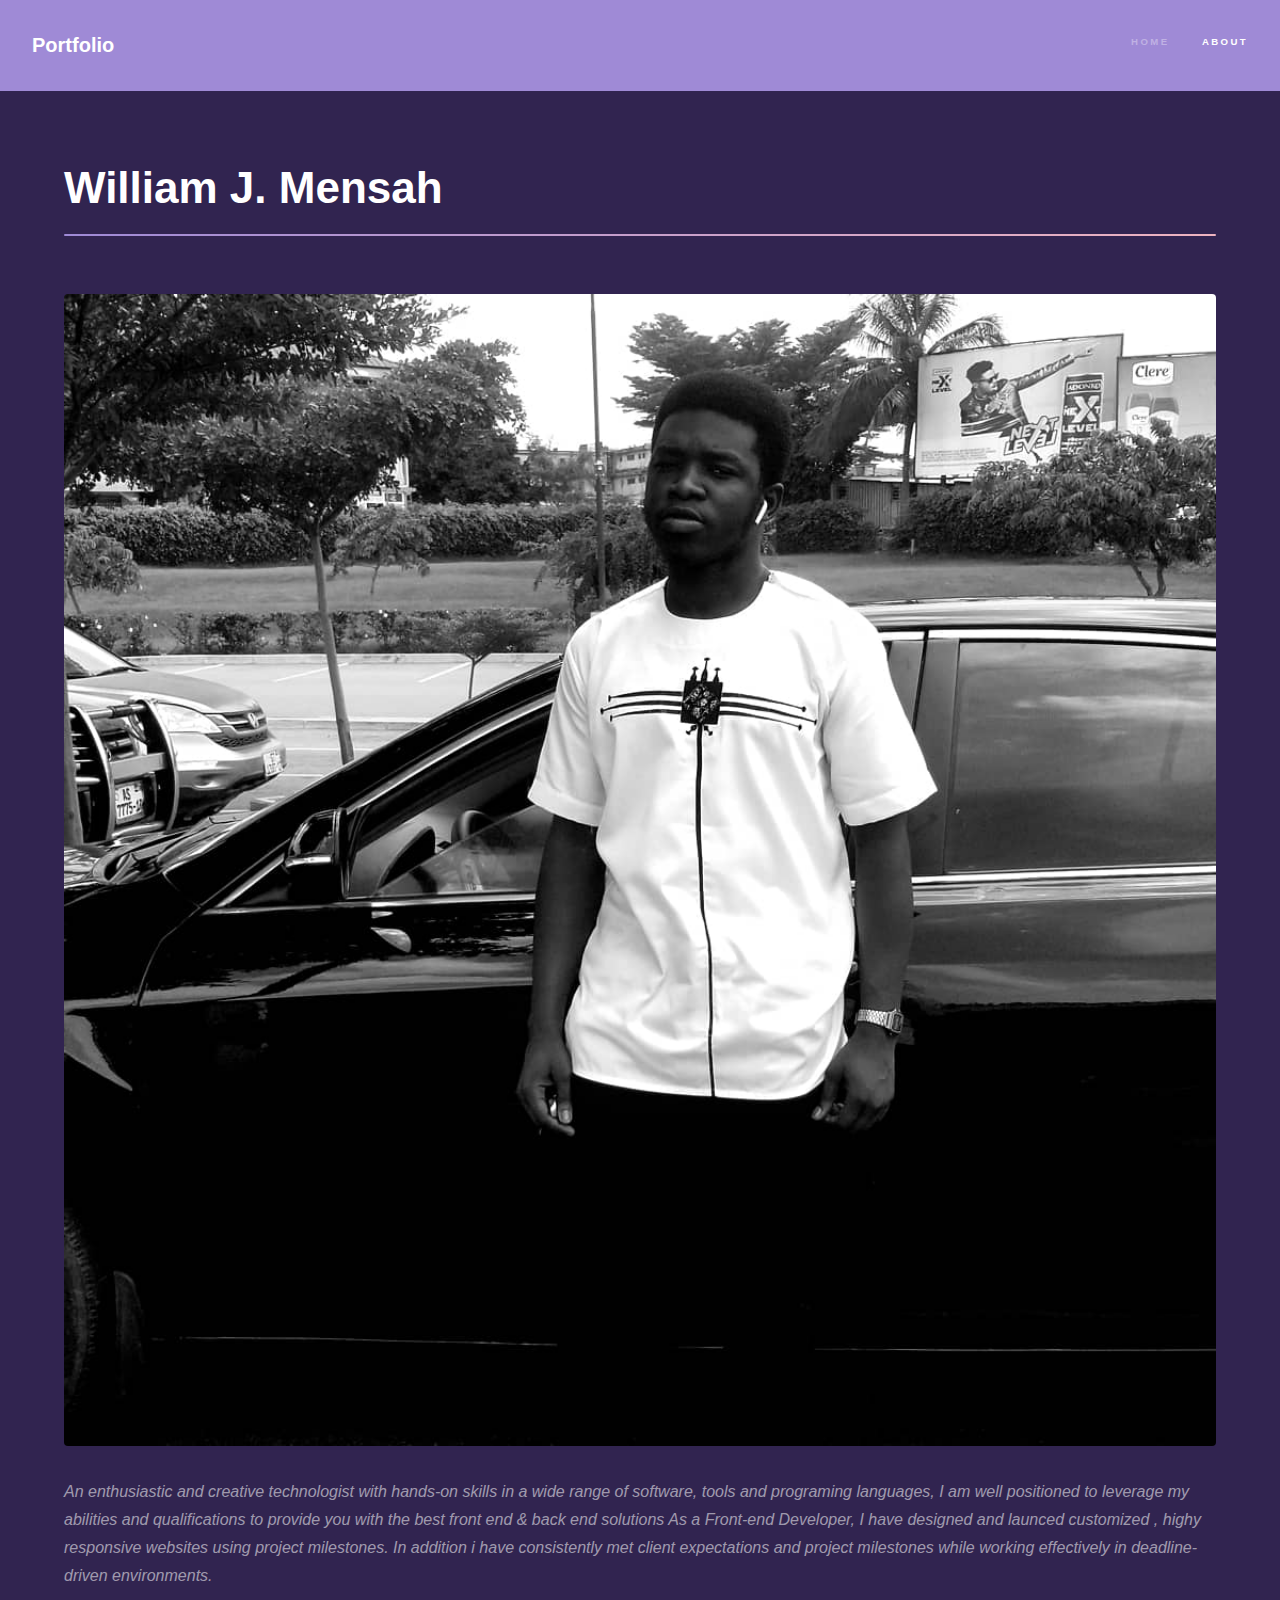
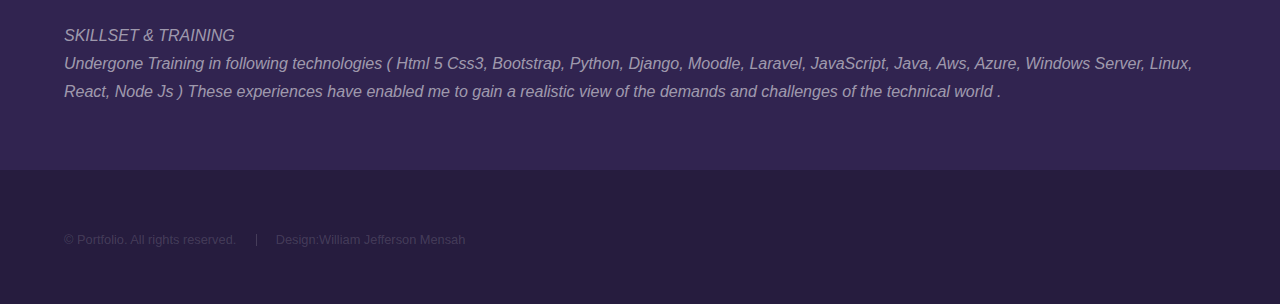
==== generic.html @ bc4ac2b5 "Update generic.html" ====
<!--
 
 <!DOCTYPE HTML>
	Hyperspace by HTML5 UP
	html5up.net | @ajlkn
	Free for personal and commercial use under the CCA 3.0 license (html5up.net/license)
-->
<html>
	<head>
		<title>About</title>
		<meta charset="utf-8" />
		<meta name="viewport" content="width=device-width, initial-scale=1, user-scalable=no" />
		<link rel="stylesheet" href="assets/css/main.css" />
		<noscript><link rel="stylesheet" href="assets/css/noscript.css" /></noscript>
	</head>
	<body class="is-preload">

		<!-- Header -->
			<header id="header">
				<a href="index.html" class="title">Portfolio </a>
				<nav>
					<ul>
						<li><a href="index.html">Home</a></li>
						<li><a href="generic.html" class="active">About</a></li>
					 <!----	<li><a href="elements.html">Services</a></li> -->
					</ul>
				</nav>
			</header>

		<!-- Wrapper -->
			<div id="wrapper">

				<!-- Main -->
					<section id="main" class="wrapper">
						<div class="inner">
							<h1 class="major"> William J. Mensah </h1>
							<span class="image fit"><img src="images/Picture01.jpeg" alt="" /></span>
							<i><p>An enthusiastic and creative technologist with hands-on skills in a wide range of software, tools and programing languages, I am well positioned to leverage my abilities and qualifications to provide you with the best front end & back end solutions

As a Front-end Developer, I have designed and launced customized , highy responsive websites using project milestones. In addition i have consistently met client expectations and project milestones while working effectively in deadline-driven environments.
</p>
							<p>                                  SKILLSET & TRAINING
								<br>
								Undergone Training in following  technologies ( Html 5 Css3, Bootstrap, Python, Django, Moodle, Laravel,
																					JavaScript, Java, Aws, Azure, Windows Server, Linux, React, Node Js )
								
								
								These experiences have enabled me to gain a realistic view of the demands 
								and challenges of the technical world
								.</p> </i>
						</div>
					</section>

			</div>

		<!-- Footer -->
			<footer id="footer" class="wrapper alt">
				<div class="inner">
					<ul class="menu">
						<li>&copy; Portfolio. All rights reserved.</li><li>Design:William Jefferson Mensah</li> <!--- <a href="http://html5up.net">HTML5 UP</a> --> </li>
					</ul>
				</div>
			</footer>

		<!-- Scripts -->
			<script src="assets/js/jquery.min.js"></script>
			<script src="assets/js/jquery.scrollex.min.js"></script>
			<script src="assets/js/jquery.scrolly.min.js"></script>
			<script src="assets/js/browser.min.js"></script>
			<script src="assets/js/breakpoints.min.js"></script>
			<script src="assets/js/util.js"></script>
			<script src="assets/js/main.js"></script>

	</body>
</html>
---- assets/css/main.css ----
@import url(fontawesome-all.min.css);

/*
	Hyperspace by HTML5 UP
	html5up.net | @ajlkn
	Free for personal and commercial use under the CCA 3.0 license (html5up.net/license)
*/

html, body, div, span, applet, object,
iframe, h1, h2, h3, h4, h5, h6, p, blockquote,
pre, a, abbr, acronym, address, big, cite,
code, del, dfn, em, img, ins, kbd, q, s, samp,
small, strike, strong, sub, sup, tt, var, b,
u, i, center, dl, dt, dd, ol, ul, li, fieldset,
form, label, legend, table, caption, tbody,
tfoot, thead, tr, th, td, article, aside,
canvas, details, embed, figure, figcaption,
footer, header, hgroup, menu, nav, output, ruby,
section, summary, time, mark, audio, video {
	margin: 0;
	padding: 0;
	border: 0;
	font-size: 100%;
	font: inherit;
	vertical-align: baseline;}

article, aside, details, figcaption, figure,
footer, header, hgroup, menu, nav, section {
	display: block;}

body {
	line-height: 1;
}

ol, ul {
	list-style: none;
}

blockquote, q {
	quotes: none;
}

	blockquote:before, blockquote:after, q:before, q:after {
		content: '';
		content: none;
	}

table {
	border-collapse: collapse;
	border-spacing: 0;
}

body {
	-webkit-text-size-adjust: none;
}

mark {
	background-color: transparent;
	color: inherit;
}

input::-moz-focus-inner {
	border: 0;
	padding: 0;
}

input, select, textarea {
	-moz-appearance: none;
	-webkit-appearance: none;
	-ms-appearance: none;
	appearance: none;
}

/* Basic */

	@-ms-viewport {
		width: device-width;
	}

	body {
		-ms-overflow-style: scrollbar;
	}

	@media screen and (max-width: 480px) {

		html, body {
			min-width: 320px;
		}

	}

	html {
		box-sizing: border-box;
	}

	*, *:before, *:after {
		box-sizing: inherit;
	}

	body {
		background: #312450;
	}

		body.is-preload *, body.is-preload *:before, body.is-preload *:after {
			-moz-animation: none !important;
			-webkit-animation: none !important;
			-ms-animation: none !important;
			animation: none !important;
			-moz-transition: none !important;
			-webkit-transition: none !important;
			-ms-transition: none !important;
			transition: none !important;
		}

/* Type */

	body, input, select, textarea {
		color: rgba(255, 255, 255, 0.55);
		font-family: Arial, Helvetica, sans-serif;
		font-size: 16.5pt;
		font-weight: normal;
		line-height: 1.75;
	}

		@media screen and (max-width: 1680px) {

			body, input, select, textarea {
				font-size: 13pt;
			}

		}

		@media screen and (max-width: 1280px) {

			body, input, select, textarea {
				font-size: 12pt;
			}

		}

		@media screen and (max-width: 360px) {

			body, input, select, textarea {
				font-size: 11pt;
			}

		}

	a {
		-moz-transition: color 0.2s ease, border-bottom-color 0.2s ease;
		-webkit-transition: color 0.2s ease, border-bottom-color 0.2s ease;
		-ms-transition: color 0.2s ease, border-bottom-color 0.2s ease;
		transition: color 0.2s ease, border-bottom-color 0.2s ease;
		border-bottom: dotted 1px rgba(255, 255, 255, 0.35);
		color: inherit;
		text-decoration: none;
	}

		a:hover {
			border-bottom-color: transparent;
			color: #ffffff;
		}

	strong, b {
		color: #ffffff;
		font-weight: bold;
	}

	em, i {
		font-style: italic;
	}

	p {
		margin: 0 0 2em 0;
	}

	h1, h2, h3, h4, h5, h6 {
		color: #ffffff;
		font-weight: bold;
		line-height: 1.5;
		margin: 0 0 0.5em 0;
	}

		h1 a, h2 a, h3 a, h4 a, h5 a, h6 a {
			color: inherit;
			text-decoration: none;
		}

	h1 {
		font-size: 2.75em;
	}

		h1.major {
			margin: 0 0 1.3em 0;
			position: relative;
			padding-bottom: 0.35em;
		}

			h1.major:after {
				background-image: -moz-linear-gradient(to right, #9f8ad6, #e44265);
				background-image: -webkit-linear-gradient(to right, #9f8ad6, #e44265);
				background-image: -ms-linear-gradient(to right, #9f8ad6, #e44265);
				background-image: linear-gradient(to right, #9f8ad6, #eeb4c0);
				-moz-transition: max-width 0.2s ease;
				-webkit-transition: max-width 0.2s ease;
				-ms-transition: max-width 0.2s ease;
				transition: max-width 0.2s ease;
				border-radius: 0.2em;
				bottom: 0;
				content: '';
				height: 0.05em;
				position: absolute;
				right: 0;
				width: 100%;
			}

	h2 {
		font-size: 1.75em;
	}

	h3 {
		font-size: 1.1em;
	}

	h4 {
		font-size: 1em;
	}

	h5 {
		font-size: 0.8em;
	}

	h6 {
		font-size: 0.6em;
	}

	@media screen and (max-width: 736px) {

		h1 {
			font-size: 2em;
		}

		h2 {
			font-size: 1.25em;
		}

		h3 {
			font-size: 1em;
		}

		h4 {
			font-size: 0.8em;
		}

		h5 {
			font-size: 0.6em;
		}

		h6 {
			font-size: 0.6em;
		}

	}

	sub {
		font-size: 0.8em;
		position: relative;
		top: 0.5em;
	}

	sup {
		font-size: 0.8em;
		position: relative;
		top: -0.5em;
	}

	blockquote {
		border-left: solid 4px rgba(255, 255, 255, 0.15);
		font-style: italic;
		margin: 0 0 2em 0;
		padding: 0.5em 0 0.5em 2em;
	}

	code {
		background: rgba(255, 255, 255, 0.05);
		border-radius: 0.25em;
		border: solid 1px rgba(255, 255, 255, 0.15);
		font-family: "Courier New", monospace;
		font-size: 0.9em;
		margin: 0 0.25em;
		padding: 0.25em 0.65em;
	}

	pre {
		-webkit-overflow-scrolling: touch;
		font-family: "Courier New", monospace;
		font-size: 0.9em;
		margin: 0 0 2em 0;
	}

		pre code {
			display: block;
			line-height: 1.75em;
			padding: 1em 1.5em;
			overflow-x: auto;
		}

	hr {
		border: 0;
		border-bottom: solid 1px rgba(255, 255, 255, 0.15);
		margin: 2em 0;
	}

		hr.major {
			margin: 3em 0;
		}

	.align-left {
		text-align: left;
	}

	.align-center {
		text-align: center;
	}

	.align-right {
		text-align: right;
	}

/* Row */

	.row {
		display: flex;
		flex-wrap: wrap;
		box-sizing: border-box;
		align-items: stretch;
	}

		.row > * {
			box-sizing: border-box;
		}

		.row.gtr-uniform > * > :last-child {
			margin-bottom: 0;
		}

		.row.aln-left {
			justify-content: flex-start;
		}

		.row.aln-center {
			justify-content: center;
		}

		.row.aln-right {
			justify-content: flex-end;
		}

		.row.aln-top {
			align-items: flex-start;
		}

		.row.aln-middle {
			align-items: center;
		}

		.row.aln-bottom {
			align-items: flex-end;
		}

		.row > .imp {
			order: -1;
		}

		.row > .col-1 {
			width: 8.33333%;
		}

		.row > .off-1 {
			margin-left: 8.33333%;
		}

		.row > .col-2 {
			width: 16.66667%;
		}

		.row > .off-2 {
			margin-left: 16.66667%;
		}

		.row > .col-3 {
			width: 25%;
		}

		.row > .off-3 {
			margin-left: 25%;
		}

		.row > .col-4 {
			width: 33.33333%;
		}

		.row > .off-4 {
			margin-left: 33.33333%;
		}

		.row > .col-5 {
			width: 41.66667%;
		}

		.row > .off-5 {
			margin-left: 41.66667%;
		}

		.row > .col-6 {
			width: 50%;
		}

		.row > .off-6 {
			margin-left: 50%;
		}

		.row > .col-7 {
			width: 58.33333%;
		}

		.row > .off-7 {
			margin-left: 58.33333%;
		}

		.row > .col-8 {
			width: 66.66667%;
		}

		.row > .off-8 {
			margin-left: 66.66667%;
		}

		.row > .col-9 {
			width: 75%;
		}

		.row > .off-9 {
			margin-left: 75%;
		}

		.row > .col-10 {
			width: 83.33333%;
		}

		.row > .off-10 {
			margin-left: 83.33333%;
		}

		.row > .col-11 {
			width: 91.66667%;
		}

		.row > .off-11 {
			margin-left: 91.66667%;
		}

		.row > .col-12 {
			width: 100%;
		}

		.row > .off-12 {
			margin-left: 100%;
		}

		.row.gtr-0 {
			margin-top: 0;
			margin-left: 0em;
		}

			.row.gtr-0 > * {
				padding: 0 0 0 0em;
			}

			.row.gtr-0.gtr-uniform {
				margin-top: 0em;
			}

				.row.gtr-0.gtr-uniform > * {
					padding-top: 0em;
				}

		.row.gtr-25 {
			margin-top: 0;
			margin-left: -0.375em;
		}

			.row.gtr-25 > * {
				padding: 0 0 0 0.375em;
			}

			.row.gtr-25.gtr-uniform {
				margin-top: -0.375em;
			}

				.row.gtr-25.gtr-uniform > * {
					padding-top: 0.375em;
				}

		.row.gtr-50 {
			margin-top: 0;
			margin-left: -0.75em;
		}

			.row.gtr-50 > * {
				padding: 0 0 0 0.75em;
			}

			.row.gtr-50.gtr-uniform {
				margin-top: -0.75em;
			}

				.row.gtr-50.gtr-uniform > * {
					padding-top: 0.75em;
				}

		.row {
			margin-top: 0;
			margin-left: -1.5em;
		}

			.row > * {
				padding: 0 0 0 1.5em;
			}

			.row.gtr-uniform {
				margin-top: -1.5em;
			}

				.row.gtr-uniform > * {
					padding-top: 1.5em;
				}

		.row.gtr-150 {
			margin-top: 0;
			margin-left: -2.25em;
		}

			.row.gtr-150 > * {
				padding: 0 0 0 2.25em;
			}

			.row.gtr-150.gtr-uniform {
				margin-top: -2.25em;
			}

				.row.gtr-150.gtr-uniform > * {
					padding-top: 2.25em;
				}

		.row.gtr-200 {
			margin-top: 0;
			margin-left: -3em;
		}

			.row.gtr-200 > * {
				padding: 0 0 0 3em;
			}

			.row.gtr-200.gtr-uniform {
				margin-top: -3em;
			}

				.row.gtr-200.gtr-uniform > * {
					padding-top: 3em;
				}

		@media screen and (max-width: 1680px) {

			.row {
				display: flex;
				flex-wrap: wrap;
				box-sizing: border-box;
				align-items: stretch;
			}

				.row > * {
					box-sizing: border-box;
				}

				.row.gtr-uniform > * > :last-child {
					margin-bottom: 0;
				}

				.row.aln-left {
					justify-content: flex-start;
				}

				.row.aln-center {
					justify-content: center;
				}

				.row.aln-right {
					justify-content: flex-end;
				}

				.row.aln-top {
					align-items: flex-start;
				}

				.row.aln-middle {
					align-items: center;
				}

				.row.aln-bottom {
					align-items: flex-end;
				}

				.row > .imp-xlarge {
					order: -1;
				}

				.row > .col-1-xlarge {
					width: 8.33333%;
				}

				.row > .off-1-xlarge {
					margin-left: 8.33333%;
				}

				.row > .col-2-xlarge {
					width: 16.66667%;
				}

				.row > .off-2-xlarge {
					margin-left: 16.66667%;
				}

				.row > .col-3-xlarge {
					width: 25%;
				}

				.row > .off-3-xlarge {
					margin-left: 25%;
				}

				.row > .col-4-xlarge {
					width: 33.33333%;
				}

				.row > .off-4-xlarge {
					margin-left: 33.33333%;
				}

				.row > .col-5-xlarge {
					width: 41.66667%;
				}

				.row > .off-5-xlarge {
					margin-left: 41.66667%;
				}

				.row > .col-6-xlarge {
					width: 50%;
				}

				.row > .off-6-xlarge {
					margin-left: 50%;
				}

				.row > .col-7-xlarge {
					width: 58.33333%;
				}

				.row > .off-7-xlarge {
					margin-left: 58.33333%;
				}

				.row > .col-8-xlarge {
					width: 66.66667%;
				}

				.row > .off-8-xlarge {
					margin-left: 66.66667%;
				}

				.row > .col-9-xlarge {
					width: 75%;
				}

				.row > .off-9-xlarge {
					margin-left: 75%;
				}

				.row > .col-10-xlarge {
					width: 83.33333%;
				}

				.row > .off-10-xlarge {
					margin-left: 83.33333%;
				}

				.row > .col-11-xlarge {
					width: 91.66667%;
				}

				.row > .off-11-xlarge {
					margin-left: 91.66667%;
				}

				.row > .col-12-xlarge {
					width: 100%;
				}

				.row > .off-12-xlarge {
					margin-left: 100%;
				}

				.row.gtr-0 {
					margin-top: 0;
					margin-left: 0em;
				}

					.row.gtr-0 > * {
						padding: 0 0 0 0em;
					}

					.row.gtr-0.gtr-uniform {
						margin-top: 0em;
					}

						.row.gtr-0.gtr-uniform > * {
							padding-top: 0em;
						}

				.row.gtr-25 {
					margin-top: 0;
					margin-left: -0.375em;
				}

					.row.gtr-25 > * {
						padding: 0 0 0 0.375em;
					}

					.row.gtr-25.gtr-uniform {
						margin-top: -0.375em;
					}

						.row.gtr-25.gtr-uniform > * {
							padding-top: 0.375em;
						}

				.row.gtr-50 {
					margin-top: 0;
					margin-left: -0.75em;
				}

					.row.gtr-50 > * {
						padding: 0 0 0 0.75em;
					}

					.row.gtr-50.gtr-uniform {
						margin-top: -0.75em;
					}

						.row.gtr-50.gtr-uniform > * {
							padding-top: 0.75em;
						}

				.row {
					margin-top: 0;
					margin-left: -1.5em;
				}

					.row > * {
						padding: 0 0 0 1.5em;
					}

					.row.gtr-uniform {
						margin-top: -1.5em;
					}

						.row.gtr-uniform > * {
							padding-top: 1.5em;
						}

				.row.gtr-150 {
					margin-top: 0;
					margin-left: -2.25em;
				}

					.row.gtr-150 > * {
						padding: 0 0 0 2.25em;
					}

					.row.gtr-150.gtr-uniform {
						margin-top: -2.25em;
					}

						.row.gtr-150.gtr-uniform > * {
							padding-top: 2.25em;
						}

				.row.gtr-200 {
					margin-top: 0;
					margin-left: -3em;
				}

					.row.gtr-200 > * {
						padding: 0 0 0 3em;
					}

					.row.gtr-200.gtr-uniform {
						margin-top: -3em;
					}

						.row.gtr-200.gtr-uniform > * {
							padding-top: 3em;
						}

		}

		@media screen and (max-width: 1280px) {

			.row {
				display: flex;
				flex-wrap: wrap;
				box-sizing: border-box;
				align-items: stretch;
			}

				.row > * {
					box-sizing: border-box;
				}

				.row.gtr-uniform > * > :last-child {
					margin-bottom: 0;
				}

				.row.aln-left {
					justify-content: flex-start;
				}

				.row.aln-center {
					justify-content: center;
				}

				.row.aln-right {
					justify-content: flex-end;
				}

				.row.aln-top {
					align-items: flex-start;
				}

				.row.aln-middle {
					align-items: center;
				}

				.row.aln-bottom {
					align-items: flex-end;
				}

				.row > .imp-large {
					order: -1;
				}

				.row > .col-1-large {
					width: 8.33333%;
				}

				.row > .off-1-large {
					margin-left: 8.33333%;
				}

				.row > .col-2-large {
					width: 16.66667%;
				}

				.row > .off-2-large {
					margin-left: 16.66667%;
				}

				.row > .col-3-large {
					width: 25%;
				}

				.row > .off-3-large {
					margin-left: 25%;
				}

				.row > .col-4-large {
					width: 33.33333%;
				}

				.row > .off-4-large {
					margin-left: 33.33333%;
				}

				.row > .col-5-large {
					width: 41.66667%;
				}

				.row > .off-5-large {
					margin-left: 41.66667%;
				}

				.row > .col-6-large {
					width: 50%;
				}

				.row > .off-6-large {
					margin-left: 50%;
				}

				.row > .col-7-large {
					width: 58.33333%;
				}

				.row > .off-7-large {
					margin-left: 58.33333%;
				}

				.row > .col-8-large {
					width: 66.66667%;
				}

				.row > .off-8-large {
					margin-left: 66.66667%;
				}

				.row > .col-9-large {
					width: 75%;
				}

				.row > .off-9-large {
					margin-left: 75%;
				}

				.row > .col-10-large {
					width: 83.33333%;
				}

				.row > .off-10-large {
					margin-left: 83.33333%;
				}

				.row > .col-11-large {
					width: 91.66667%;
				}

				.row > .off-11-large {
					margin-left: 91.66667%;
				}

				.row > .col-12-large {
					width: 100%;
				}

				.row > .off-12-large {
					margin-left: 100%;
				}

				.row.gtr-0 {
					margin-top: 0;
					margin-left: 0em;
				}

					.row.gtr-0 > * {
						padding: 0 0 0 0em;
					}

					.row.gtr-0.gtr-uniform {
						margin-top: 0em;
					}

						.row.gtr-0.gtr-uniform > * {
							padding-top: 0em;
						}

				.row.gtr-25 {
					margin-top: 0;
					margin-left: -0.375em;
				}

					.row.gtr-25 > * {
						padding: 0 0 0 0.375em;
					}

					.row.gtr-25.gtr-uniform {
						margin-top: -0.375em;
					}

						.row.gtr-25.gtr-uniform > * {
							padding-top: 0.375em;
						}

				.row.gtr-50 {
					margin-top: 0;
					margin-left: -0.75em;
				}

					.row.gtr-50 > * {
						padding: 0 0 0 0.75em;
					}

					.row.gtr-50.gtr-uniform {
						margin-top: -0.75em;
					}

						.row.gtr-50.gtr-uniform > * {
							padding-top: 0.75em;
						}

				.row {
					margin-top: 0;
					margin-left: -1.5em;
				}

					.row > * {
						padding: 0 0 0 1.5em;
					}

					.row.gtr-uniform {
						margin-top: -1.5em;
					}

						.row.gtr-uniform > * {
							padding-top: 1.5em;
						}

				.row.gtr-150 {
					margin-top: 0;
					margin-left: -2.25em;
				}

					.row.gtr-150 > * {
						padding: 0 0 0 2.25em;
					}

					.row.gtr-150.gtr-uniform {
						margin-top: -2.25em;
					}

						.row.gtr-150.gtr-uniform > * {
							padding-top: 2.25em;
						}

				.row.gtr-200 {
					margin-top: 0;
					margin-left: -3em;
				}

					.row.gtr-200 > * {
						padding: 0 0 0 3em;
					}

					.row.gtr-200.gtr-uniform {
						margin-top: -3em;
					}

						.row.gtr-200.gtr-uniform > * {
							padding-top: 3em;
						}

		}

		@media screen and (max-width: 980px) {

			.row {
				display: flex;
				flex-wrap: wrap;
				box-sizing: border-box;
				align-items: stretch;
			}

				.row > * {
					box-sizing: border-box;
				}

				.row.gtr-uniform > * > :last-child {
					margin-bottom: 0;
				}

				.row.aln-left {
					justify-content: flex-start;
				}

				.row.aln-center {
					justify-content: center;
				}

				.row.aln-right {
					justify-content: flex-end;
				}

				.row.aln-top {
					align-items: flex-start;
				}

				.row.aln-middle {
					align-items: center;
				}

				.row.aln-bottom {
					align-items: flex-end;
				}

				.row > .imp-medium {
					order: -1;
				}

				.row > .col-1-medium {
					width: 8.33333%;
				}

				.row > .off-1-medium {
					margin-left: 8.33333%;
				}

				.row > .col-2-medium {
					width: 16.66667%;
				}

				.row > .off-2-medium {
					margin-left: 16.66667%;
				}

				.row > .col-3-medium {
					width: 25%;
				}

				.row > .off-3-medium {
					margin-left: 25%;
				}

				.row > .col-4-medium {
					width: 33.33333%;
				}

				.row > .off-4-medium {
					margin-left: 33.33333%;
				}

				.row > .col-5-medium {
					width: 41.66667%;
				}

				.row > .off-5-medium {
					margin-left: 41.66667%;
				}

				.row > .col-6-medium {
					width: 50%;
				}

				.row > .off-6-medium {
					margin-left: 50%;
				}

				.row > .col-7-medium {
					width: 58.33333%;
				}

				.row > .off-7-medium {
					margin-left: 58.33333%;
				}

				.row > .col-8-medium {
					width: 66.66667%;
				}

				.row > .off-8-medium {
					margin-left: 66.66667%;
				}

				.row > .col-9-medium {
					width: 75%;
				}

				.row > .off-9-medium {
					margin-left: 75%;
				}

				.row > .col-10-medium {
					width: 83.33333%;
				}

				.row > .off-10-medium {
					margin-left: 83.33333%;
				}

				.row > .col-11-medium {
					width: 91.66667%;
				}

				.row > .off-11-medium {
					margin-left: 91.66667%;
				}

				.row > .col-12-medium {
					width: 100%;
				}

				.row > .off-12-medium {
					margin-left: 100%;
				}

				.row.gtr-0 {
					margin-top: 0;
					margin-left: 0em;
				}

					.row.gtr-0 > * {
						padding: 0 0 0 0em;
					}

					.row.gtr-0.gtr-uniform {
						margin-top: 0em;
					}

						.row.gtr-0.gtr-uniform > * {
							padding-top: 0em;
						}

				.row.gtr-25 {
					margin-top: 0;
					margin-left: -0.375em;
				}

					.row.gtr-25 > * {
						padding: 0 0 0 0.375em;
					}

					.row.gtr-25.gtr-uniform {
						margin-top: -0.375em;
					}

						.row.gtr-25.gtr-uniform > * {
							padding-top: 0.375em;
						}

				.row.gtr-50 {
					margin-top: 0;
					margin-left: -0.75em;
				}

					.row.gtr-50 > * {
						padding: 0 0 0 0.75em;
					}

					.row.gtr-50.gtr-uniform {
						margin-top: -0.75em;
					}

						.row.gtr-50.gtr-uniform > * {
							padding-top: 0.75em;
						}

				.row {
					margin-top: 0;
					margin-left: -1.5em;
				}

					.row > * {
						padding: 0 0 0 1.5em;
					}

					.row.gtr-uniform {
						margin-top: -1.5em;
					}

						.row.gtr-uniform > * {
							padding-top: 1.5em;
						}

				.row.gtr-150 {
					margin-top: 0;
					margin-left: -2.25em;
				}

					.row.gtr-150 > * {
						padding: 0 0 0 2.25em;
					}

					.row.gtr-150.gtr-uniform {
						margin-top: -2.25em;
					}

						.row.gtr-150.gtr-uniform > * {
							padding-top: 2.25em;
						}

				.row.gtr-200 {
					margin-top: 0;
					margin-left: -3em;
				}

					.row.gtr-200 > * {
						padding: 0 0 0 3em;
					}

					.row.gtr-200.gtr-uniform {
						margin-top: -3em;
					}

						.row.gtr-200.gtr-uniform > * {
							padding-top: 3em;
						}

		}

		@media screen and (max-width: 736px) {

			.row {
				display: flex;
				flex-wrap: wrap;
				box-sizing: border-box;
				align-items: stretch;
			}

				.row > * {
					box-sizing: border-box;
				}

				.row.gtr-uniform > * > :last-child {
					margin-bottom: 0;
				}

				.row.aln-left {
					justify-content: flex-start;
				}

				.row.aln-center {
					justify-content: center;
				}

				.row.aln-right {
					justify-content: flex-end;
				}

				.row.aln-top {
					align-items: flex-start;
				}

				.row.aln-middle {
					align-items: center;
				}

				.row.aln-bottom {
					align-items: flex-end;
				}

				.row > .imp-small {
					order: -1;
				}

				.row > .col-1-small {
					width: 8.33333%;
				}

				.row > .off-1-small {
					margin-left: 8.33333%;
				}

				.row > .col-2-small {
					width: 16.66667%;
				}

				.row > .off-2-small {
					margin-left: 16.66667%;
				}

				.row > .col-3-small {
					width: 25%;
				}

				.row > .off-3-small {
					margin-left: 25%;
				}

				.row > .col-4-small {
					width: 33.33333%;
				}

				.row > .off-4-small {
					margin-left: 33.33333%;
				}

				.row > .col-5-small {
					width: 41.66667%;
				}

				.row > .off-5-small {
					margin-left: 41.66667%;
				}

				.row > .col-6-small {
					width: 50%;
				}

				.row > .off-6-small {
					margin-left: 50%;
				}

				.row > .col-7-small {
					width: 58.33333%;
				}

				.row > .off-7-small {
					margin-left: 58.33333%;
				}

				.row > .col-8-small {
					width: 66.66667%;
				}

				.row > .off-8-small {
					margin-left: 66.66667%;
				}

				.row > .col-9-small {
					width: 75%;
				}

				.row > .off-9-small {
					margin-left: 75%;
				}

				.row > .col-10-small {
					width: 83.33333%;
				}

				.row > .off-10-small {
					margin-left: 83.33333%;
				}

				.row > .col-11-small {
					width: 91.66667%;
				}

				.row > .off-11-small {
					margin-left: 91.66667%;
				}

				.row > .col-12-small {
					width: 100%;
				}

				.row > .off-12-small {
					margin-left: 100%;
				}

				.row.gtr-0 {
					margin-top: 0;
					margin-left: 0em;
				}

					.row.gtr-0 > * {
						padding: 0 0 0 0em;
					}

					.row.gtr-0.gtr-uniform {
						margin-top: 0em;
					}

						.row.gtr-0.gtr-uniform > * {
							padding-top: 0em;
						}

				.row.gtr-25 {
					margin-top: 0;
					margin-left: -0.375em;
				}

					.row.gtr-25 > * {
						padding: 0 0 0 0.375em;
					}

					.row.gtr-25.gtr-uniform {
						margin-top: -0.375em;
					}

						.row.gtr-25.gtr-uniform > * {
							padding-top: 0.375em;
						}

				.row.gtr-50 {
					margin-top: 0;
					margin-left: -0.75em;
				}

					.row.gtr-50 > * {
						padding: 0 0 0 0.75em;
					}

					.row.gtr-50.gtr-uniform {
						margin-top: -0.75em;
					}

						.row.gtr-50.gtr-uniform > * {
							padding-top: 0.75em;
						}

				.row {
					margin-top: 0;
					margin-left: -1.5em;
				}

					.row > * {
						padding: 0 0 0 1.5em;
					}

					.row.gtr-uniform {
						margin-top: -1.5em;
					}

						.row.gtr-uniform > * {
							padding-top: 1.5em;
						}

				.row.gtr-150 {
					margin-top: 0;
					margin-left: -2.25em;
				}

					.row.gtr-150 > * {
						padding: 0 0 0 2.25em;
					}

					.row.gtr-150.gtr-uniform {
						margin-top: -2.25em;
					}

						.row.gtr-150.gtr-uniform > * {
							padding-top: 2.25em;
						}

				.row.gtr-200 {
					margin-top: 0;
					margin-left: -3em;
				}

					.row.gtr-200 > * {
						padding: 0 0 0 3em;
					}

					.row.gtr-200.gtr-uniform {
						margin-top: -3em;
					}

						.row.gtr-200.gtr-uniform > * {
							padding-top: 3em;
						}

		}

		@media screen and (max-width: 480px) {

			.row {
				display: flex;
				flex-wrap: wrap;
				box-sizing: border-box;
				align-items: stretch;
			}

				.row > * {
					box-sizing: border-box;
				}

				.row.gtr-uniform > * > :last-child {
					margin-bottom: 0;
				}

				.row.aln-left {
					justify-content: flex-start;
				}

				.row.aln-center {
					justify-content: center;
				}

				.row.aln-right {
					justify-content: flex-end;
				}

				.row.aln-top {
					align-items: flex-start;
				}

				.row.aln-middle {
					align-items: center;
				}

				.row.aln-bottom {
					align-items: flex-end;
				}

				.row > .imp-xsmall {
					order: -1;
				}

				.row > .col-1-xsmall {
					width: 8.33333%;
				}

				.row > .off-1-xsmall {
					margin-left: 8.33333%;
				}

				.row > .col-2-xsmall {
					width: 16.66667%;
				}

				.row > .off-2-xsmall {
					margin-left: 16.66667%;
				}

				.row > .col-3-xsmall {
					width: 25%;
				}

				.row > .off-3-xsmall {
					margin-left: 25%;
				}

				.row > .col-4-xsmall {
					width: 33.33333%;
				}

				.row > .off-4-xsmall {
					margin-left: 33.33333%;
				}

				.row > .col-5-xsmall {
					width: 41.66667%;
				}

				.row > .off-5-xsmall {
					margin-left: 41.66667%;
				}

				.row > .col-6-xsmall {
					width: 50%;
				}

				.row > .off-6-xsmall {
					margin-left: 50%;
				}

				.row > .col-7-xsmall {
					width: 58.33333%;
				}

				.row > .off-7-xsmall {
					margin-left: 58.33333%;
				}

				.row > .col-8-xsmall {
					width: 66.66667%;
				}

				.row > .off-8-xsmall {
					margin-left: 66.66667%;
				}

				.row > .col-9-xsmall {
					width: 75%;
				}

				.row > .off-9-xsmall {
					margin-left: 75%;
				}

				.row > .col-10-xsmall {
					width: 83.33333%;
				}

				.row > .off-10-xsmall {
					margin-left: 83.33333%;
				}

				.row > .col-11-xsmall {
					width: 91.66667%;
				}

				.row > .off-11-xsmall {
					margin-left: 91.66667%;
				}

				.row > .col-12-xsmall {
					width: 100%;
				}

				.row > .off-12-xsmall {
					margin-left: 100%;
				}

				.row.gtr-0 {
					margin-top: 0;
					margin-left: 0em;
				}

					.row.gtr-0 > * {
						padding: 0 0 0 0em;
					}

					.row.gtr-0.gtr-uniform {
						margin-top: 0em;
					}

						.row.gtr-0.gtr-uniform > * {
							padding-top: 0em;
						}

				.row.gtr-25 {
					margin-top: 0;
					margin-left: -0.375em;
				}

					.row.gtr-25 > * {
						padding: 0 0 0 0.375em;
					}

					.row.gtr-25.gtr-uniform {
						margin-top: -0.375em;
					}

						.row.gtr-25.gtr-uniform > * {
							padding-top: 0.375em;
						}

				.row.gtr-50 {
					margin-top: 0;
					margin-left: -0.75em;
				}

					.row.gtr-50 > * {
						padding: 0 0 0 0.75em;
					}

					.row.gtr-50.gtr-uniform {
						margin-top: -0.75em;
					}

						.row.gtr-50.gtr-uniform > * {
							padding-top: 0.75em;
						}

				.row {
					margin-top: 0;
					margin-left: -1.5em;
				}

					.row > * {
						padding: 0 0 0 1.5em;
					}

					.row.gtr-uniform {
						margin-top: -1.5em;
					}

						.row.gtr-uniform > * {
							padding-top: 1.5em;
						}

				.row.gtr-150 {
					margin-top: 0;
					margin-left: -2.25em;
				}

					.row.gtr-150 > * {
						padding: 0 0 0 2.25em;
					}

					.row.gtr-150.gtr-uniform {
						margin-top: -2.25em;
					}

						.row.gtr-150.gtr-uniform > * {
							padding-top: 2.25em;
						}

				.row.gtr-200 {
					margin-top: 0;
					margin-left: -3em;
				}

					.row.gtr-200 > * {
						padding: 0 0 0 3em;
					}

					.row.gtr-200.gtr-uniform {
						margin-top: -3em;
					}

						.row.gtr-200.gtr-uniform > * {
							padding-top: 3em;
						}

		}

/* Box */

	.box {
		border-radius: 0.25em;
		border: solid 1px rgba(255, 255, 255, 0.15);
		margin-bottom: 2em;
		padding: 1.5em;
	}

		.box > :last-child,
		.box > :last-child > :last-child,
		.box > :last-child > :last-child > :last-child {
			margin-bottom: 0;
		}

		.box.alt {
			border: 0;
			border-radius: 0;
			padding: 0;
		}

/* Button */

	input[type="submit"],
	input[type="reset"],
	input[type="button"],
	button,
	.button {
		-moz-appearance: none;
		-webkit-appearance: none;
		-ms-appearance: none;
		appearance: none;
		-moz-transition: border-color 0.2s ease;
		-webkit-transition: border-color 0.2s ease;
		-ms-transition: border-color 0.2s ease;
		transition: border-color 0.2s ease;
		background-color: transparent;
		border: solid 1px !important;
		border-color: rgba(255, 255, 255, 0.15) !important;
		border-radius: 3em;
		color: #ffffff !important;
		cursor: pointer;
		display: inline-block;
		font-size: 0.6em;
		font-weight: bold;
		height: calc(4.75em + 2px);
		letter-spacing: 0.25em;
		line-height: 4.75em;
		outline: 0;
		padding: 0 3.75em;
		position: relative;
		text-align: center;
		text-decoration: none;
		text-transform: uppercase;
		white-space: nowrap;
	}

		input[type="submit"]:after,
		input[type="reset"]:after,
		input[type="button"]:after,
		button:after,
		.button:after {
			-moz-transform: scale(0.25);
			-webkit-transform: scale(0.25);
			-ms-transform: scale(0.25);
			transform: scale(0.25);
			pointer-events: none;
			-moz-transition: opacity 0.2s ease, -moz-transform 0.2s ease;
			-webkit-transition: opacity 0.2s ease, -webkit-transform 0.2s ease;
			-ms-transition: opacity 0.2s ease, -ms-transform 0.2s ease;
			transition: opacity 0.2s ease, transform 0.2s ease;
			background: #ffffff;
			border-radius: 3em;
			content: '';
			height: 100%;
			left: 0;
			opacity: 0;
			position: absolute;
			top: 0;
			width: 100%;
		}

		input[type="submit"].icon:before,
		input[type="reset"].icon:before,
		input[type="button"].icon:before,
		button.icon:before,
		.button.icon:before {
			margin-right: 0.75em;
		}

		input[type="submit"].fit,
		input[type="reset"].fit,
		input[type="button"].fit,
		button.fit,
		.button.fit {
			width: 100%;
		}

		input[type="submit"].small,
		input[type="reset"].small,
		input[type="button"].small,
		button.small,
		.button.small {
			font-size: 0.4em;
		}

		input[type="submit"].large,
		input[type="reset"].large,
		input[type="button"].large,
		button.large,
		.button.large {
			font-size: 0.8em;
		}

		input[type="submit"].primary,
		input[type="reset"].primary,
		input[type="button"].primary,
		button.primary,
		.button.primary {
			background-color: #ffffff;
			color: #312450 !important;
		}

			input[type="submit"].primary:after,
			input[type="reset"].primary:after,
			input[type="button"].primary:after,
			button.primary:after,
			.button.primary:after {
				display: none;
			}

		input[type="submit"].disabled, input[type="submit"]:disabled,
		input[type="reset"].disabled,
		input[type="reset"]:disabled,
		input[type="button"].disabled,
		input[type="button"]:disabled,
		button.disabled,
		button:disabled,
		.button.disabled,
		.button:disabled {
			cursor: default;
			opacity: 0.5;
			pointer-events: none;
		}

		input[type="submit"]:hover,
		input[type="reset"]:hover,
		input[type="button"]:hover,
		button:hover,
		.button:hover {
			border-color: rgba(255, 255, 255, 0.55) !important;
		}

			input[type="submit"]:hover:after,
			input[type="reset"]:hover:after,
			input[type="button"]:hover:after,
			button:hover:after,
			.button:hover:after {
				opacity: 0.05;
				-moz-transform: scale(1);
				-webkit-transform: scale(1);
				-ms-transform: scale(1);
				transform: scale(1);
			}

			input[type="submit"]:hover:active,
			input[type="reset"]:hover:active,
			input[type="button"]:hover:active,
			button:hover:active,
			.button:hover:active {
				border-color: #ffffff !important;
			}

				input[type="submit"]:hover:active:after,
				input[type="reset"]:hover:active:after,
				input[type="button"]:hover:active:after,
				button:hover:active:after,
				.button:hover:active:after {
					opacity: 0.1;
				}

/* Features */

	.features {
		display: -moz-flex;
		display: -webkit-flex;
		display: -ms-flex;
		display: flex;
		-moz-flex-wrap: wrap;
		-webkit-flex-wrap: wrap;
		-ms-flex-wrap: wrap;
		flex-wrap: wrap;
		border-radius: 0.25em;
		border: solid 1px rgba(255, 255, 255, 0.15);
		background: rgba(255, 255, 255, 0.05);
		margin: 0 0 2em 0;
	}

		.features section {
			padding: 3.5em 3em 1em 7em ;
			width: 50%;
			border-top: solid 1px rgba(255, 255, 255, 0.15);
			position: relative;
		}

			.features section:nth-child(-n + 2) {
				border-top-width: 0;
			}

			.features section:nth-child(2n) {
				border-left: solid 1px rgba(255, 255, 255, 0.15);
			}

			.features section .icon {
				-moz-transition: opacity 0.5s ease, -moz-transform 0.5s ease;
				-webkit-transition: opacity 0.5s ease, -webkit-transform 0.5s ease;
				-ms-transition: opacity 0.5s ease, -ms-transform 0.5s ease;
				transition: opacity 0.5s ease, transform 0.5s ease;
				-moz-transition-delay: 1s;
				-webkit-transition-delay: 1s;
				-ms-transition-delay: 1s;
				transition-delay: 1s;
				-moz-transform: scale(1);
				-webkit-transform: scale(1);
				-ms-transform: scale(1);
				transform: scale(1);
				position: absolute;
				left: 3em;
				top: 3em;
				opacity: 1;
			}

			.features section:nth-child(1) .icon {
				-moz-transition-delay: 0.15s;
				-webkit-transition-delay: 0.15s;
				-ms-transition-delay: 0.15s;
				transition-delay: 0.15s;
			}

			.features section:nth-child(2) .icon {
				-moz-transition-delay: 0.3s;
				-webkit-transition-delay: 0.3s;
				-ms-transition-delay: 0.3s;
				transition-delay: 0.3s;
			}

			.features section:nth-child(3) .icon {
				-moz-transition-delay: 0.45s;
				-webkit-transition-delay: 0.45s;
				-ms-transition-delay: 0.45s;
				transition-delay: 0.45s;
			}

			.features section:nth-child(4) .icon {
				-moz-transition-delay: 0.6s;
				-webkit-transition-delay: 0.6s;
				-ms-transition-delay: 0.6s;
				transition-delay: 0.6s;
			}

			.features section:nth-child(5) .icon {
				-moz-transition-delay: 0.75s;
				-webkit-transition-delay: 0.75s;
				-ms-transition-delay: 0.75s;
				transition-delay: 0.75s;
			}

			.features section:nth-child(6) .icon {
				-moz-transition-delay: 0.9s;
				-webkit-transition-delay: 0.9s;
				-ms-transition-delay: 0.9s;
				transition-delay: 0.9s;
			}

			.features section:nth-child(7) .icon {
				-moz-transition-delay: 1.05s;
				-webkit-transition-delay: 1.05s;
				-ms-transition-delay: 1.05s;
				transition-delay: 1.05s;
			}

			.features section:nth-child(8) .icon {
				-moz-transition-delay: 1.2s;
				-webkit-transition-delay: 1.2s;
				-ms-transition-delay: 1.2s;
				transition-delay: 1.2s;
			}

			.features section:nth-child(9) .icon {
				-moz-transition-delay: 1.35s;
				-webkit-transition-delay: 1.35s;
				-ms-transition-delay: 1.35s;
				transition-delay: 1.35s;
			}

			.features section:nth-child(10) .icon {
				-moz-transition-delay: 1.5s;
				-webkit-transition-delay: 1.5s;
				-ms-transition-delay: 1.5s;
				transition-delay: 1.5s;
			}

			.features section:nth-child(11) .icon {
				-moz-transition-delay: 1.65s;
				-webkit-transition-delay: 1.65s;
				-ms-transition-delay: 1.65s;
				transition-delay: 1.65s;
			}

			.features section:nth-child(12) .icon {
				-moz-transition-delay: 1.8s;
				-webkit-transition-delay: 1.8s;
				-ms-transition-delay: 1.8s;
				transition-delay: 1.8s;
			}

			.features section:nth-child(13) .icon {
				-moz-transition-delay: 1.95s;
				-webkit-transition-delay: 1.95s;
				-ms-transition-delay: 1.95s;
				transition-delay: 1.95s;
			}

			.features section:nth-child(14) .icon {
				-moz-transition-delay: 2.1s;
				-webkit-transition-delay: 2.1s;
				-ms-transition-delay: 2.1s;
				transition-delay: 2.1s;
			}

			.features section:nth-child(15) .icon {
				-moz-transition-delay: 2.25s;
				-webkit-transition-delay: 2.25s;
				-ms-transition-delay: 2.25s;
				transition-delay: 2.25s;
			}

			.features section:nth-child(16) .icon {
				-moz-transition-delay: 2.4s;
				-webkit-transition-delay: 2.4s;
				-ms-transition-delay: 2.4s;
				transition-delay: 2.4s;
			}

			.features section:nth-child(17) .icon {
				-moz-transition-delay: 2.55s;
				-webkit-transition-delay: 2.55s;
				-ms-transition-delay: 2.55s;
				transition-delay: 2.55s;
			}

			.features section:nth-child(18) .icon {
				-moz-transition-delay: 2.7s;
				-webkit-transition-delay: 2.7s;
				-ms-transition-delay: 2.7s;
				transition-delay: 2.7s;
			}

			.features section:nth-child(19) .icon {
				-moz-transition-delay: 2.85s;
				-webkit-transition-delay: 2.85s;
				-ms-transition-delay: 2.85s;
				transition-delay: 2.85s;
			}

			.features section:nth-child(20) .icon {
				-moz-transition-delay: 3s;
				-webkit-transition-delay: 3s;
				-ms-transition-delay: 3s;
				transition-delay: 3s;
			}

		.features.inactive section .icon {
			-moz-transform: scale(0.5);
			-webkit-transform: scale(0.5);
			-ms-transform: scale(0.5);
			transform: scale(0.5);
			opacity: 0;
		}

		@media screen and (max-width: 980px) {

			.features {
				display: block;
			}

				.features section {
					border-top-width: 1px !important;
					border-left-width: 0 !important;
					width: 100%;
				}

					.features section:first-child {
						border-top-width: 0 !important;
					}

		}

		@media screen and (max-width: 736px) {

			.features section {
				padding: 2.5em 1.5em 0.1em 5.5em ;
			}

				.features section .icon {
					left: 1.5em;
					top: 2em;
				}

		}

		@media screen and (max-width: 480px) {

			.features section {
				padding: 2em 1.5em 0.1em 1.5em ;
			}

				.features section .icon {
					left: 0;
					position: relative;
					top: 0;
				}

		}

/* Form */

	form {
		margin: 0 0 2em 0;
	}

		form > :last-child {
			margin-bottom: 0;
		}

		form > .fields {
			display: -moz-flex;
			display: -webkit-flex;
			display: -ms-flex;
			display: flex;
			-moz-flex-wrap: wrap;
			-webkit-flex-wrap: wrap;
			-ms-flex-wrap: wrap;
			flex-wrap: wrap;
			width: calc(100% + 3em);
			margin: -1.5em 0 2em -1.5em;
		}

			form > .fields > .field {
				-moz-flex-grow: 0;
				-webkit-flex-grow: 0;
				-ms-flex-grow: 0;
				flex-grow: 0;
				-moz-flex-shrink: 0;
				-webkit-flex-shrink: 0;
				-ms-flex-shrink: 0;
				flex-shrink: 0;
				padding: 1.5em 0 0 1.5em;
				width: calc(100% - 1.5em);
			}

				form > .fields > .field.half {
					width: calc(50% - 0.75em);
				}

				form > .fields > .field.third {
					width: calc(100%/3 - 0.5em);
				}

				form > .fields > .field.quarter {
					width: calc(25% - 0.375em);
				}

		@media screen and (max-width: 480px) {

			form > .fields {
				width: calc(100% + 3em);
				margin: -1.5em 0 2em -1.5em;
			}

				form > .fields > .field {
					padding: 1.5em 0 0 1.5em;
					width: calc(100% - 1.5em);
				}

					form > .fields > .field.half {
						width: calc(100% - 1.5em);
					}

					form > .fields > .field.third {
						width: calc(100% - 1.5em);
					}

					form > .fields > .field.quarter {
						width: calc(100% - 1.5em);
					}

		}

	label {
		color: #ffffff;
		font-weight: bold;
		line-height: 1.5;
		margin: 0 0 0.7em 0;
		display: block;
		font-size: 1.1em;
	}

	input[type="text"],
	input[type="password"],
	input[type="email"],
	input[type="tel"],
	select,
	textarea {
		-moz-appearance: none;
		-webkit-appearance: none;
		-ms-appearance: none;
		appearance: none;
		background: rgba(255, 255, 255, 0.05);
		border-radius: 0.25em;
		border: none;
		border: solid 1px rgba(255, 255, 255, 0.15);
		color: inherit;
		display: block;
		outline: 0;
		padding: 0 1em;
		text-decoration: none;
		width: 100%;
	}

		input[type="text"]:invalid,
		input[type="password"]:invalid,
		input[type="email"]:invalid,
		input[type="tel"]:invalid,
		select:invalid,
		textarea:invalid {
			box-shadow: none;
		}

		input[type="text"]:focus,
		input[type="password"]:focus,
		input[type="email"]:focus,
		input[type="tel"]:focus,
		select:focus,
		textarea:focus {
			border-color: #ffffff;
			box-shadow: 0 0 0 1px #ffffff;
		}

	select {
		background-image: url("data:image/svg+xml;charset=utf8,%3Csvg xmlns='http://www.w3.org/2000/svg' width='40' height='40' preserveAspectRatio='none' viewBox='0 0 40 40'%3E%3Cpath d='M9.4,12.3l10.4,10.4l10.4-10.4c0.2-0.2,0.5-0.4,0.9-0.4c0.3,0,0.6,0.1,0.9,0.4l3.3,3.3c0.2,0.2,0.4,0.5,0.4,0.9 c0,0.4-0.1,0.6-0.4,0.9L20.7,31.9c-0.2,0.2-0.5,0.4-0.9,0.4c-0.3,0-0.6-0.1-0.9-0.4L4.3,17.3c-0.2-0.2-0.4-0.5-0.4-0.9 c0-0.4,0.1-0.6,0.4-0.9l3.3-3.3c0.2-0.2,0.5-0.4,0.9-0.4S9.1,12.1,9.4,12.3z' fill='rgba(255, 255, 255, 0.15)' /%3E%3C/svg%3E");
		background-size: 1.25rem;
		background-repeat: no-repeat;
		background-position: calc(100% - 1rem) center;
		height: 2.75em;
		padding-right: 2.75em;
		text-overflow: ellipsis;
	}

		select option {
			color: #ffffff;
			background: #312450;
		}

		select:focus::-ms-value {
			background-color: transparent;
		}

		select::-ms-expand {
			display: none;
		}

	input[type="text"],
	input[type="password"],
	input[type="email"],
	select {
		height: 2.75em;
	}

	textarea {
		padding: 0.75em 1em;
	}

		body.is-ie textarea {
			min-height: 10em;
		}

	input[type="checkbox"],
	input[type="radio"] {
		-moz-appearance: none;
		-webkit-appearance: none;
		-ms-appearance: none;
		appearance: none;
		display: block;
		float: left;
		margin-right: -2em;
		opacity: 0;
		width: 1em;
		z-index: -1;
	}

		input[type="checkbox"] + label,
		input[type="radio"] + label {
			text-decoration: none;
			color: rgba(255, 255, 255, 0.55);
			cursor: pointer;
			display: inline-block;
			font-size: 1em;
			font-weight: normal;
			padding-left: 2.4em;
			padding-right: 0.75em;
			position: relative;
		}

			input[type="checkbox"] + label:before,
			input[type="radio"] + label:before {
				-moz-osx-font-smoothing: grayscale;
				-webkit-font-smoothing: antialiased;
				display: inline-block;
				font-style: normal;
				font-variant: normal;
				text-rendering: auto;
				line-height: 1;
				text-transform: none !important;
				font-family: 'Font Awesome 5 Free';
				font-weight: 900;
			}

			input[type="checkbox"] + label:before,
			input[type="radio"] + label:before {
				background: rgba(255, 255, 255, 0.05);
				border-radius: 0.25em;
				border: solid 1px rgba(255, 255, 255, 0.15);
				content: '';
				display: inline-block;
				font-size: 0.8em;
				height: 2.0625em;
				left: 0;
				line-height: 2.0625em;
				position: absolute;
				text-align: center;
				top: 0;
				width: 2.0625em;
			}

		input[type="checkbox"]:checked + label:before,
		input[type="radio"]:checked + label:before {
			background: #ffffff;
			border-color: #ffffff;
			color: #86b6a7;
			content: '\f00c';
		}

		input[type="checkbox"]:focus + label:before,
		input[type="radio"]:focus + label:before {
			border-color: #ffffff;
			box-shadow: 0 0 0 1px #ffffff;
		}

	input[type="checkbox"] + label:before {
		border-radius: 0.25em;
	}

	input[type="radio"] + label:before {
		border-radius: 100%;
	}

	::-webkit-input-placeholder {
		color: rgba(255, 255, 255, 0.35) !important;
		opacity: 1.0;
	}

	:-moz-placeholder {
		color: rgba(255, 255, 255, 0.35) !important;
		opacity: 1.0;
	}

	::-moz-placeholder {
		color: rgba(255, 255, 255, 0.35) !important;
		opacity: 1.0;
	}

	:-ms-input-placeholder {
		color: rgba(255, 255, 255, 0.35) !important;
		opacity: 1.0;
	}

/* Icon */

	.icon {
		text-decoration: none;
		border-bottom: none;
		position: relative;
	}

		.icon:before {
			-moz-osx-font-smoothing: grayscale;
			-webkit-font-smoothing: antialiased;
			display: inline-block;
			font-style: normal;
			font-variant: normal;
			text-rendering: auto;
			line-height: 1;
			text-transform: none !important;
			font-family: 'Font Awesome 5 Free';
			font-weight: 400;
		}

		.icon > .label {
			display: none;
		}

		.icon:before {
			line-height: inherit;
		}

		.icon.solid:before {
			font-weight: 900;
		}

		.icon.brands:before {
			font-family: 'Font Awesome 5 Brands';
		}

		.icon.major {
			width: 2.5em;
			height: 2.5em;
			display: block;
			background: #ffffff;
			border-radius: 100%;
			color: #312450;
			text-align: center;
			line-height: 2.5em;
			margin: 0 0 1.3em 0;
		}

			.icon.major:before {
				font-size: 1.25em;
			}

				.wrapper.style1 .icon.major:before {
					color: #5e42a6;
				}

				.wrapper.style1-alt .icon.major:before {
					color: #493382;
				}

				.wrapper.style2 .icon.major:before {
					color: #5052b5;
				}

				.wrapper.style2-alt .icon.major:before {
					color: #3e4094;
				}

				.wrapper.style3 .icon.major:before {
					color: #46ddad;
				}

				.wrapper.style3-alt .icon.major:before {
					color: #953d75;
				}

/* Image */

	.image {
		border-radius: 0.25em;
		border: 0;
		display: inline-block;
		position: relative;
	}

		.image img {
			border-radius: 0.25em;
			display: block;
		}

		.image.left, .image.right {
			max-width: 40%;
		}

			.image.left img, .image.right img {
				width: 100%;
			}

		.image.left {
			float: left;
			margin: 0 1.5em 1em 0;
			top: 0.25em;
		}

		.image.right {
			float: right;
			margin: 0 0 1em 1.5em;
			top: 0.25em;
		}

		.image.fit {
			display: block;
			margin: 0 0 2em 0;
			width: 100%;
		}

			.image.fit img {
				width: 100%;
			}

		.image.main {
			display: block;
			margin: 0 0 3em 0;
			width: 100%;
		}

			.image.main img {
				width: 100%;
			}

/* List */

	ol {
		list-style: decimal;
		margin: 0 0 2em 0;
		padding-left: 1.25em;
	}

		ol li {
			padding-left: 0.25em;
		}

	ul {
		list-style: disc;
		margin: 0 0 2em 0;
		padding-left: 1em;
	}

		ul li {
			padding-left: 0.5em;
		}

		ul.alt {
			list-style: none;
			padding-left: 0;
		}

			ul.alt li {
				border-top: solid 1px rgba(255, 255, 255, 0.15);
				padding: 0.5em 0;
			}

				ul.alt li:first-child {
					border-top: 0;
					padding-top: 0;
				}

	dl {
		margin: 0 0 2em 0;
	}

		dl dt {
			display: block;
			font-weight: bold;
			margin: 0 0 1em 0;
		}

		dl dd {
			margin-left: 2em;
		}

/* Actions */

	ul.actions {
		display: -moz-flex;
		display: -webkit-flex;
		display: -ms-flex;
		display: flex;
		cursor: default;
		list-style: none;
		margin-left: -1em;
		padding-left: 0;
	}

		ul.actions li {
			padding: 0 0 0 1em;
			vertical-align: middle;
		}

		ul.actions.special {
			-moz-justify-content: center;
			-webkit-justify-content: center;
			-ms-justify-content: center;
			justify-content: center;
			width: 100%;
			margin-left: 0;
		}

			ul.actions.special li:first-child {
				padding-left: 0;
			}

		ul.actions.stacked {
			-moz-flex-direction: column;
			-webkit-flex-direction: column;
			-ms-flex-direction: column;
			flex-direction: column;
			margin-left: 0;
		}

			ul.actions.stacked li {
				padding: 1.3em 0 0 0;
			}

				ul.actions.stacked li:first-child {
					padding-top: 0;
				}

		ul.actions.fit {
			width: calc(100% + 1em);
		}

			ul.actions.fit li {
				-moz-flex-grow: 1;
				-webkit-flex-grow: 1;
				-ms-flex-grow: 1;
				flex-grow: 1;
				-moz-flex-shrink: 1;
				-webkit-flex-shrink: 1;
				-ms-flex-shrink: 1;
				flex-shrink: 1;
				width: 100%;
			}

				ul.actions.fit li > * {
					width: 100%;
				}

			ul.actions.fit.stacked {
				width: 100%;
			}

		@media screen and (max-width: 480px) {

			ul.actions:not(.fixed) {
				-moz-flex-direction: column;
				-webkit-flex-direction: column;
				-ms-flex-direction: column;
				flex-direction: column;
				margin-left: 0;
				width: 100% !important;
			}

				ul.actions:not(.fixed) li {
					-moz-flex-grow: 1;
					-webkit-flex-grow: 1;
					-ms-flex-grow: 1;
					flex-grow: 1;
					-moz-flex-shrink: 1;
					-webkit-flex-shrink: 1;
					-ms-flex-shrink: 1;
					flex-shrink: 1;
					padding: 1em 0 0 0;
					text-align: center;
					width: 100%;
				}

					ul.actions:not(.fixed) li > * {
						width: 100%;
					}

					ul.actions:not(.fixed) li:first-child {
						padding-top: 0;
					}

					ul.actions:not(.fixed) li input[type="submit"],
					ul.actions:not(.fixed) li input[type="reset"],
					ul.actions:not(.fixed) li input[type="button"],
					ul.actions:not(.fixed) li button,
					ul.actions:not(.fixed) li .button {
						width: 100%;
					}

						ul.actions:not(.fixed) li input[type="submit"].icon:before,
						ul.actions:not(.fixed) li input[type="reset"].icon:before,
						ul.actions:not(.fixed) li input[type="button"].icon:before,
						ul.actions:not(.fixed) li button.icon:before,
						ul.actions:not(.fixed) li .button.icon:before {
							margin-left: -0.5rem;
						}

		}

/* Contact */

	ul.contact {
		list-style: none;
		padding: 0;
	}

		ul.contact > li {
			padding: 0;
			margin: 1.5em 0 0 0;
		}

			ul.contact > li:first-child {
				margin-top: 0;
			}

/* Icons */

	ul.icons {
		cursor: default;
		list-style: none;
		padding-left: 0;
	}

		ul.icons li {
			display: inline-block;
			padding: 0 0.75em 0 0;
		}

			ul.icons li:last-child {
				padding-right: 0;
			}

			ul.icons li > a, ul.icons li > span {
				border: 0;
			}

				ul.icons li > a .label, ul.icons li > span .label {
					display: none;
				}

/* Menu */

	ul.menu {
		list-style: none;
		padding: 0;
	}

		ul.menu > li {
			border-left: solid 1px rgba(255, 255, 255, 0.15);
			display: inline-block;
			line-height: 1;
			margin-left: 1.5em;
			padding: 0 0 0 1.5em;
		}

			ul.menu > li:first-child {
				border-left: 0;
				margin: 0;
				padding-left: 0;
			}

		@media screen and (max-width: 480px) {

			ul.menu > li {
				border-left: 0;
				display: block;
				line-height: inherit;
				margin: 0.5em 0 0 0;
				padding-left: 0;
			}

		}

/* Section/Article */

	section.special, article.special {
		text-align: center;
	}

	header p {
		color: rgba(255, 255, 255, 0.35);
		position: relative;
		margin: 0 0 1.5em 0;
	}

	header h2 + p {
		font-size: 1.25em;
		margin-top: -1em;
		line-height: 1.5em;
	}

	header h3 + p {
		font-size: 1.1em;
		margin-top: -0.8em;
		line-height: 1.5em;
	}

	header h4 + p,
	header h5 + p,
	header h6 + p {
		font-size: 0.9em;
		margin-top: -0.6em;
		line-height: 1.5em;
	}

/* Split */

	.split {
		display: -moz-flex;
		display: -webkit-flex;
		display: -ms-flex;
		display: flex;
	}

		.split > * {
			width: calc(50% - 2.5em);
		}

		.split > :nth-child(2n - 1) {
			padding-right: 2.5em;
			border-right: solid 1px rgba(255, 255, 255, 0.15);
		}

		.split > :nth-child(2n) {
			padding-left: 2.5em;
		}

		.split.style1 > :nth-child(2n - 1) {
			width: calc(66.66666% - 2.5em);
		}

		.split.style1 > :nth-child(2n) {
			width: calc(33.33333% - 2.5em);
		}

		@media screen and (max-width: 1680px) {

			.split > * {
				width: calc(50% - 2em);
			}

			.split > :nth-child(2n - 1) {
				padding-right: 2em;
			}

			.split > :nth-child(2n) {
				padding-left: 2em;
			}

			.split.style1 > :nth-child(2n - 1) {
				width: calc(66.66666% - 2em);
			}

			.split.style1 > :nth-child(2n) {
				width: calc(33.33333% - 2em);
			}

		}

		@media screen and (max-width: 980px) {

			.split {
				display: block;
			}

				.split > * {
					border-top: solid 1px rgba(255, 255, 255, 0.15);
					margin: 4em 0 0 0;
					padding: 4em 0 0 0;
					width: 100% !important;
				}

				.split > :nth-child(2n - 1) {
					border-right: 0;
					padding-right: 0;
				}

				.split > :nth-child(2n) {
					padding-left: 0;
				}

				.split > :first-child {
					border-top: 0;
					margin-top: 0;
					padding-top: 0;
				}

		}

		@media screen and (max-width: 736px) {

			.split > * {
				margin: 3em 0 0 0;
				padding: 3em 0 0 0;
			}

		}

/* Spotlights */

	.spotlights > section {
		display: -moz-flex;
		display: -webkit-flex;
		display: -ms-flex;
		display: flex;
		-moz-flex-direction: row;
		-webkit-flex-direction: row;
		-ms-flex-direction: row;
		flex-direction: row;
		min-height: 22.5em;
	}

		body.is-ie .spotlights > section {
			min-height: 0;
		}

		.spotlights > section > .image {
			background-position: center center;
			background-size: cover;
			border-radius: 0;
			display: block;
			position: relative;
			width: 25em;
		}

			.spotlights > section > .image img {
				border-radius: 0;
				display: block;
			}

			.spotlights > section > .image:before {
				-moz-transition: opacity 1s ease;
				-webkit-transition: opacity 1s ease;
				-ms-transition: opacity 1s ease;
				transition: opacity 1s ease;
				background: rgba(49, 36, 80, 0.9);
				content: '';
				display: block;
				height: 100%;
				left: 0;
				opacity: 0;
				position: absolute;
				top: 0;
				width: 100%;
			}

		.spotlights > section > .content {
			padding: 4em 5em 2em 5em ;
			display: -moz-flex;
			display: -webkit-flex;
			display: -ms-flex;
			display: flex;
			-moz-flex-direction: column;
			-webkit-flex-direction: column;
			-ms-flex-direction: column;
			flex-direction: column;
			-moz-justify-content: center;
			-webkit-justify-content: center;
			-ms-justify-content: center;
			justify-content: center;
			width: 50em;
			-ms-flex: 1px;
		}

			.spotlights > section > .content > .inner {
				-moz-transform: translateX(0) translateY(0);
				-webkit-transform: translateX(0) translateY(0);
				-ms-transform: translateX(0) translateY(0);
				transform: translateX(0) translateY(0);
				-moz-transition: opacity 1s ease, -moz-transform 1s ease;
				-webkit-transition: opacity 1s ease, -webkit-transform 1s ease;
				-ms-transition: opacity 1s ease, -ms-transform 1s ease;
				transition: opacity 1s ease, transform 1s ease;
				opacity: 1;
			}

		.spotlights > section:nth-child(2) {
			background-color: rgba(0, 0, 0, 0.05);
		}

		.spotlights > section:nth-child(3) {
			background-color: rgba(0, 0, 0, 0.1);
		}

		.spotlights > section.inactive > .image:before,
		body.is-preload .spotlights > section > .image:before {
			opacity: 1;
		}

		.spotlights > section.inactive > .content > .inner,
		body.is-preload .spotlights > section > .content > .inner {
			-moz-transform: translateX(-1em);
			-webkit-transform: translateX(-1em);
			-ms-transform: translateX(-1em);
			transform: translateX(-1em);
			opacity: 0;
		}

		@media screen and (max-width: 1680px) {

			.spotlights > section > .content {
				padding: 4em 4em 2em 4em ;
			}

		}

		@media screen and (max-width: 980px) {

			.spotlights > section {
				display: block;
			}

				.spotlights > section > .image {
					width: 100%;
					height: 50vh;
				}

				.spotlights > section > .content {
					width: 100%;
				}

				.spotlights > section.inactive > .content > .inner,
				body.is-preload .spotlights > section > .content > .inner {
					-moz-transform: translateY(1em);
					-webkit-transform: translateY(1em);
					-ms-transform: translateY(1em);
					transform: translateY(1em);
				}

		}

		@media screen and (max-width: 736px) {

			.spotlights > section > .image {
				height: 50vh;
				min-height: 15em;
			}

			.spotlights > section > .content {
				padding: 3em 2em 1em 2em ;
			}

		}

/* Table */

	.table-wrapper {
		-webkit-overflow-scrolling: touch;
		overflow-x: auto;
	}

	table {
		margin: 0 0 2em 0;
		width: 100%;
	}

		table tbody tr {
			border: solid 1px rgba(255, 255, 255, 0.15);
			border-left: 0;
			border-right: 0;
		}

			table tbody tr:nth-child(2n + 1) {
				background-color: rgba(255, 255, 255, 0.05);
			}

		table td {
			padding: 0.75em 0.75em;
		}

		table th {
			color: #ffffff;
			font-size: 1em;
			font-weight: bold;
			padding: 0 0.75em 0.75em 0.75em;
			text-align: left;
		}

		table thead {
			border-bottom: solid 2px rgba(255, 255, 255, 0.15);
		}

		table tfoot {
			border-top: solid 2px rgba(255, 255, 255, 0.15);
		}

		table.alt {
			border-collapse: separate;
		}

			table.alt tbody tr td {
				border: solid 1px rgba(255, 255, 255, 0.15);
				border-left-width: 0;
				border-top-width: 0;
			}

				table.alt tbody tr td:first-child {
					border-left-width: 1px;
				}

			table.alt tbody tr:first-child td {
				border-top-width: 1px;
			}

			table.alt thead {
				border-bottom: 0;
			}

			table.alt tfoot {
				border-top: 0;
			}

/* Wrapper */

	.wrapper {
		position: relative;
	}

		.wrapper > .inner {
			padding: 5em 5em 3em 5em ;
			max-width: 100%;
			width: 75em;
		}

			@media screen and (max-width: 1680px) {

				.wrapper > .inner {
					padding: 4em 4em 2em 4em ;
				}

			}

			@media screen and (max-width: 1280px) {

				.wrapper > .inner {
					width: 100%;
				}

			}

			@media screen and (max-width: 736px) {

				.wrapper > .inner {
					padding: 3em 2em 1em 2em ;
				}

			}

		.wrapper.alt {
			background-color: #261c3e;
		}

		.wrapper.style1 {
			background-color: #9f8ad6;
		}

		.wrapper.style1-alt {
			background-color: #493382;
		}

		.wrapper.style2 {
			background-color: #5052b5;
		}

		.wrapper.style2-alt {
			background-color: #3e4094;
		}

		.wrapper.style3 {
			background-color: #86b6a7;
		}

		.wrapper.style3-alt {
			background-color: #953d75;
		}

		.wrapper.fullscreen {
			display: -moz-flex;
			display: -webkit-flex;
			display: -ms-flex;
			display: flex;
			-moz-flex-direction: column;
			-webkit-flex-direction: column;
			-ms-flex-direction: column;
			flex-direction: column;
			-moz-justify-content: center;
			-webkit-justify-content: center;
			-ms-justify-content: center;
			justify-content: center;
			min-height: 100vh;
		}

			body.is-ie .wrapper.fullscreen {
				height: 100vh;
			}

			@media screen and (max-width: 1280px) {

				.wrapper.fullscreen {
					min-height: calc(100vh - 2.5em);
				}

					body.is-ie .wrapper.fullscreen {
						height: calc(100vh - 2.5em);
					}

			}

			@media screen and (max-width: 736px) {

				.wrapper.fullscreen {
					padding: 2em 0;
					min-height: 0;
				}

					body.is-ie .wrapper.fullscreen {
						height: auto;
					}

			}

		.wrapper.fade-up > .inner {
			-moz-transform: translateY(0);
			-webkit-transform: translateY(0);
			-ms-transform: translateY(0);
			transform: translateY(0);
			-moz-transition: opacity 1s ease, -moz-transform 1s ease;
			-webkit-transition: opacity 1s ease, -webkit-transform 1s ease;
			-ms-transition: opacity 1s ease, -ms-transform 1s ease;
			transition: opacity 1s ease, transform 1s ease;
			opacity: 1.0;
		}

		.wrapper.fade-up.inactive > .inner,
		body.is-preload .wrapper.fade-up > .inner {
			opacity: 0;
			-moz-transform: translateY(1em);
			-webkit-transform: translateY(1em);
			-ms-transform: translateY(1em);
			transform: translateY(1em);
		}

		.wrapper.fade-down > .inner {
			-moz-transform: translateY(0);
			-webkit-transform: translateY(0);
			-ms-transform: translateY(0);
			transform: translateY(0);
			-moz-transition: opacity 1s ease, -moz-transform 1s ease;
			-webkit-transition: opacity 1s ease, -webkit-transform 1s ease;
			-ms-transition: opacity 1s ease, -ms-transform 1s ease;
			transition: opacity 1s ease, transform 1s ease;
			opacity: 1.0;
		}

		.wrapper.fade-down.inactive > .inner,
		body.is-preload .wrapper.fade-down > .inner {
			opacity: 0;
			-moz-transform: translateY(-1em);
			-webkit-transform: translateY(-1em);
			-ms-transform: translateY(-1em);
			transform: translateY(-1em);
		}

		.wrapper.fade > .inner {
			-moz-transition: opacity 1s ease;
			-webkit-transition: opacity 1s ease;
			-ms-transition: opacity 1s ease;
			transition: opacity 1s ease;
			opacity: 1.0;
		}

		.wrapper.fade.inactive > .inner,
		body.is-preload .wrapper.fade > .inner {
			opacity: 0;
		}

/* Header */

	#header {
		display: -moz-flex;
		display: -webkit-flex;
		display: -ms-flex;
		display: flex;
		background-color: #9f8ad6;
		cursor: default;
		padding: 1.75em 2em;
	}

		#header > .title {
			border: 0;
			color: #ffffff;
			display: block;
			font-size: 1.25em;
			font-weight: bold;
		}

		#header > nav {
			-moz-flex: 1;
			-webkit-flex: 1;
			-ms-flex: 1;
			flex: 1;
			text-align: right;
		}

			#header > nav > ul {
				margin: 0;
				padding: 0;
			}

				#header > nav > ul > li {
					display: inline-block;
					margin-left: 1.75em;
					padding: 0;
					vertical-align: middle;
				}

					#header > nav > ul > li:first-child {
						margin-left: 0;
					}

					#header > nav > ul > li a {
						border: 0;
						color: rgba(255, 255, 255, 0.35);
						display: inline-block;
						font-size: 0.6em;
						font-weight: bold;
						letter-spacing: 0.25em;
						text-transform: uppercase;
					}

						#header > nav > ul > li a:hover {
							color: rgba(255, 255, 255, 0.55);
						}

						#header > nav > ul > li a.active {
							color: #ffffff;
						}

		@media screen and (max-width: 736px) {

			#header {
				padding: 1em 2em;
			}

		}

		@media screen and (max-width: 480px) {

			#header {
				display: block;
				padding: 0 2em;
				text-align: left;
			}

				#header .title {
					font-size: 1.25em;
					padding: 1em 0;
				}

				#header > nav {
					border-top: solid 1px rgba(255, 255, 255, 0.15);
					text-align: inherit;
				}

					#header > nav > ul > li {
						margin-left: 1.5em;
					}

						#header > nav > ul > li a {
							height: 6em;
							line-height: 6em;
						}

		}

/* Wrapper (main) */

	#sidebar + #wrapper {
		margin-left: 18em;
	}

		@media screen and (max-width: 1280px) {

			#sidebar + #wrapper {
				margin-left: 0;
				padding-top: 3.5em;
			}

		}

		@media screen and (max-width: 736px) {

			#sidebar + #wrapper {
				padding-top: 0;
			}

		}

	#header + #wrapper > .wrapper > .inner {
		margin: 0 auto;
	}

/* Footer */

	#sidebar + #wrapper + #footer {
		margin-left: 18em;
	}

		@media screen and (max-width: 1280px) {

			#sidebar + #wrapper + #footer {
				margin-left: 0;
			}

		}

	#footer > .inner a {
		border-bottom-color: rgba(255, 255, 255, 0.15);
	}

		#footer > .inner a:hover {
			border-bottom-color: transparent;
		}

	#footer > .inner .menu {
		font-size: 0.8em;
		color: rgba(255, 255, 255, 0.15);
	}

	#header + #wrapper + #footer > .inner {
		margin: 0 auto;
	}

/* Sidebar */

	#sidebar {
		padding: 2.5em 2.5em 0.5em 2.5em ;
		background: #312450;
		cursor: default;
		height: 100vh;
		left: 0;
		overflow-x: hidden;
		overflow-y: auto;
		position: fixed;
		text-align: right;
		top: 0;
		width: 18em;
		z-index: 10000;
	}

		#sidebar > .inner {
			display: -moz-flex;
			display: -webkit-flex;
			display: -ms-flex;
			display: flex;
			-moz-flex-direction: column;
			-webkit-flex-direction: column;
			-ms-flex-direction: column;
			flex-direction: column;
			-moz-justify-content: center;
			-webkit-justify-content: center;
			-ms-justify-content: center;
			justify-content: center;
			-moz-transform: translateY(0);
			-webkit-transform: translateY(0);
			-ms-transform: translateY(0);
			transform: translateY(0);
			-moz-transition: opacity 1s ease;
			-webkit-transition: opacity 1s ease;
			-ms-transition: opacity 1s ease;
			transition: opacity 1s ease;
			min-height: 100%;
			opacity: 1;
			width: 100%;
		}

			body.is-ie #sidebar > .inner {
				height: 100%;
			}

		#sidebar nav > ul {
			list-style: none;
			padding: 0;
		}

			#sidebar nav > ul > li {
				-moz-transform: translateY(0);
				-webkit-transform: translateY(0);
				-ms-transform: translateY(0);
				transform: translateY(0);
				-moz-transition: opacity 0.15s ease, -moz-transform 0.75s ease;
				-webkit-transition: opacity 0.15s ease, -webkit-transform 0.75s ease;
				-ms-transition: opacity 0.15s ease, -ms-transform 0.75s ease;
				transition: opacity 0.15s ease, transform 0.75s ease;
				margin: 1.5em 0 0 0;
				opacity: 1;
				padding: 0;
				position: relative;
			}

				#sidebar nav > ul > li:first-child {
					margin: 0;
				}

				#sidebar nav > ul > li:nth-child(1) {
					-moz-transition-delay: 0.45s;
					-webkit-transition-delay: 0.45s;
					-ms-transition-delay: 0.45s;
					transition-delay: 0.45s;
				}

				#sidebar nav > ul > li:nth-child(2) {
					-moz-transition-delay: 0.65s;
					-webkit-transition-delay: 0.65s;
					-ms-transition-delay: 0.65s;
					transition-delay: 0.65s;
				}

				#sidebar nav > ul > li:nth-child(3) {
					-moz-transition-delay: 0.85s;
					-webkit-transition-delay: 0.85s;
					-ms-transition-delay: 0.85s;
					transition-delay: 0.85s;
				}

				#sidebar nav > ul > li:nth-child(4) {
					-moz-transition-delay: 1.05s;
					-webkit-transition-delay: 1.05s;
					-ms-transition-delay: 1.05s;
					transition-delay: 1.05s;
				}

				#sidebar nav > ul > li:nth-child(5) {
					-moz-transition-delay: 1.25s;
					-webkit-transition-delay: 1.25s;
					-ms-transition-delay: 1.25s;
					transition-delay: 1.25s;
				}

				#sidebar nav > ul > li:nth-child(6) {
					-moz-transition-delay: 1.45s;
					-webkit-transition-delay: 1.45s;
					-ms-transition-delay: 1.45s;
					transition-delay: 1.45s;
				}

				#sidebar nav > ul > li:nth-child(7) {
					-moz-transition-delay: 1.65s;
					-webkit-transition-delay: 1.65s;
					-ms-transition-delay: 1.65s;
					transition-delay: 1.65s;
				}

				#sidebar nav > ul > li:nth-child(8) {
					-moz-transition-delay: 1.85s;
					-webkit-transition-delay: 1.85s;
					-ms-transition-delay: 1.85s;
					transition-delay: 1.85s;
				}

				#sidebar nav > ul > li:nth-child(9) {
					-moz-transition-delay: 2.05s;
					-webkit-transition-delay: 2.05s;
					-ms-transition-delay: 2.05s;
					transition-delay: 2.05s;
				}

				#sidebar nav > ul > li:nth-child(10) {
					-moz-transition-delay: 2.25s;
					-webkit-transition-delay: 2.25s;
					-ms-transition-delay: 2.25s;
					transition-delay: 2.25s;
				}

				#sidebar nav > ul > li:nth-child(11) {
					-moz-transition-delay: 2.45s;
					-webkit-transition-delay: 2.45s;
					-ms-transition-delay: 2.45s;
					transition-delay: 2.45s;
				}

				#sidebar nav > ul > li:nth-child(12) {
					-moz-transition-delay: 2.65s;
					-webkit-transition-delay: 2.65s;
					-ms-transition-delay: 2.65s;
					transition-delay: 2.65s;
				}

				#sidebar nav > ul > li:nth-child(13) {
					-moz-transition-delay: 2.85s;
					-webkit-transition-delay: 2.85s;
					-ms-transition-delay: 2.85s;
					transition-delay: 2.85s;
				}

				#sidebar nav > ul > li:nth-child(14) {
					-moz-transition-delay: 3.05s;
					-webkit-transition-delay: 3.05s;
					-ms-transition-delay: 3.05s;
					transition-delay: 3.05s;
				}

				#sidebar nav > ul > li:nth-child(15) {
					-moz-transition-delay: 3.25s;
					-webkit-transition-delay: 3.25s;
					-ms-transition-delay: 3.25s;
					transition-delay: 3.25s;
				}

				#sidebar nav > ul > li:nth-child(16) {
					-moz-transition-delay: 3.45s;
					-webkit-transition-delay: 3.45s;
					-ms-transition-delay: 3.45s;
					transition-delay: 3.45s;
				}

				#sidebar nav > ul > li:nth-child(17) {
					-moz-transition-delay: 3.65s;
					-webkit-transition-delay: 3.65s;
					-ms-transition-delay: 3.65s;
					transition-delay: 3.65s;
				}

				#sidebar nav > ul > li:nth-child(18) {
					-moz-transition-delay: 3.85s;
					-webkit-transition-delay: 3.85s;
					-ms-transition-delay: 3.85s;
					transition-delay: 3.85s;
				}

				#sidebar nav > ul > li:nth-child(19) {
					-moz-transition-delay: 4.05s;
					-webkit-transition-delay: 4.05s;
					-ms-transition-delay: 4.05s;
					transition-delay: 4.05s;
				}

				#sidebar nav > ul > li:nth-child(20) {
					-moz-transition-delay: 4.25s;
					-webkit-transition-delay: 4.25s;
					-ms-transition-delay: 4.25s;
					transition-delay: 4.25s;
				}

		#sidebar nav a {
			-moz-transition: color 0.2s ease;
			-webkit-transition: color 0.2s ease;
			-ms-transition: color 0.2s ease;
			transition: color 0.2s ease;
			border: 0;
			color: rgba(255, 255, 255, 0.35);
			display: block;
			font-size: 0.6em;
			font-weight: bold;
			letter-spacing: 0.25em;
			line-height: 1.75;
			outline: 0;
			padding: 1.35em 0;
			position: relative;
			text-decoration: none;
			text-transform: uppercase;
		}

			#sidebar nav a:before, #sidebar nav a:after {
				border-radius: 0.2em;
				bottom: 0;
				content: '';
				height: 0.2em;
				position: absolute;
				right: 0;
				width: 100%;
			}

			#sidebar nav a:before {
				background: #3c2c62;
			}

			#sidebar nav a:after {
				background-image: -moz-linear-gradient(to right, #9f8ad6, #e44265);
				background-image: -webkit-linear-gradient(to right, #9f8ad6, #e44265);
				background-image: -ms-linear-gradient(to right, #9f8ad6, #e44265);
				background-image: linear-gradient(to right, #9f8ad6, #e44265);
				-moz-transition: max-width 0.2s ease;
				-webkit-transition: max-width 0.2s ease;
				-ms-transition: max-width 0.2s ease;
				transition: max-width 0.2s ease;
				max-width: 0;
			}

			#sidebar nav a:hover {
				color: rgba(255, 255, 255, 0.55);
			}

			#sidebar nav a.active {
				color: #ffffff;
			}

				#sidebar nav a.active:after {
					max-width: 100%;
				}

		body.is-preload #sidebar > .inner {
			opacity: 0;
		}

		body.is-preload #sidebar nav ul li {
			-moz-transform: translateY(2em);
			-webkit-transform: translateY(2em);
			-ms-transform: translateY(2em);
			transform: translateY(2em);
			opacity: 0;
		}

		@media screen and (max-width: 1280px) {

			#sidebar {
				height: 3.5em;
				left: 0;
				line-height: 3.5em;
				overflow: hidden;
				padding: 0;
				text-align: center;
				top: 0;
				width: 100%;
			}

				#sidebar > .inner {
					-moz-flex-direction: row;
					-webkit-flex-direction: row;
					-ms-flex-direction: row;
					flex-direction: row;
					-moz-align-items: -moz-stretch;
					-webkit-align-items: -webkit-stretch;
					-ms-align-items: -ms-stretch;
					align-items: stretch;
					height: inherit;
					line-height: inherit;
				}

				#sidebar nav {
					height: inherit;
					line-height: inherit;
				}

					#sidebar nav ul {
						display: -moz-flex;
						display: -webkit-flex;
						display: -ms-flex;
						display: flex;
						height: inherit;
						line-height: inherit;
						margin: 0;
					}

						#sidebar nav ul li {
							display: block;
							height: inherit;
							line-height: inherit;
							margin: 0 0 0 2em;
							padding: 0;
						}

					#sidebar nav a {
						height: inherit;
						line-height: inherit;
						padding: 0;
					}

						#sidebar nav a:after {
							background-image: none;
							background-color: #cf91b9;
						}

		}

		@media screen and (max-width: 736px) {

			#sidebar {
				display: none;
			}

		}

/* Intro */

	#intro {
		background-attachment: fixed;
		background-image: url("images/intro.svg");
		background-position: top right;
		background-repeat: no-repeat;
		background-size: 100% 100%;
	}

		#intro p {
			font-size: 1.25em;
		}

			@media screen and (max-width: 980px) {

				#intro p br {
					display: none;
				}

			}

			@media screen and (max-width: 736px) {

				#intro p {
					font-size: 1em;
				}

			}

		@media screen and (max-width: 1280px) {

			#intro {
				background-attachment: scroll;
			}

		}
---- assets/css/noscript.css ----
/*
	Hyperspace by HTML5 UP
	html5up.net | @ajlkn
	Free for personal and commercial use under the CCA 3.0 license (html5up.net/license)
*/

/* Spotlights */

	.spotlights > section > .image:before {
		opacity: 0 !important;
	}

	.spotlights > section > .content > .inner {
		-moz-transform: none !important;
		-webkit-transform: none !important;
		-ms-transform: none !important;
		transform: none !important;
		opacity: 1 !important;
	}

/* Wrapper */

	.wrapper > .inner {
		opacity: 1 !important;
		-moz-transform: none !important;
		-webkit-transform: none !important;
		-ms-transform: none !important;
		transform: none !important;
	}

/* Sidebar */

	#sidebar > .inner {
		opacity: 1 !important;
	}

	#sidebar nav > ul > li {
		-moz-transform: none !important;
		-webkit-transform: none !important;
		-ms-transform: none !important;
		transform: none !important;
		opacity: 1 !important;
	}
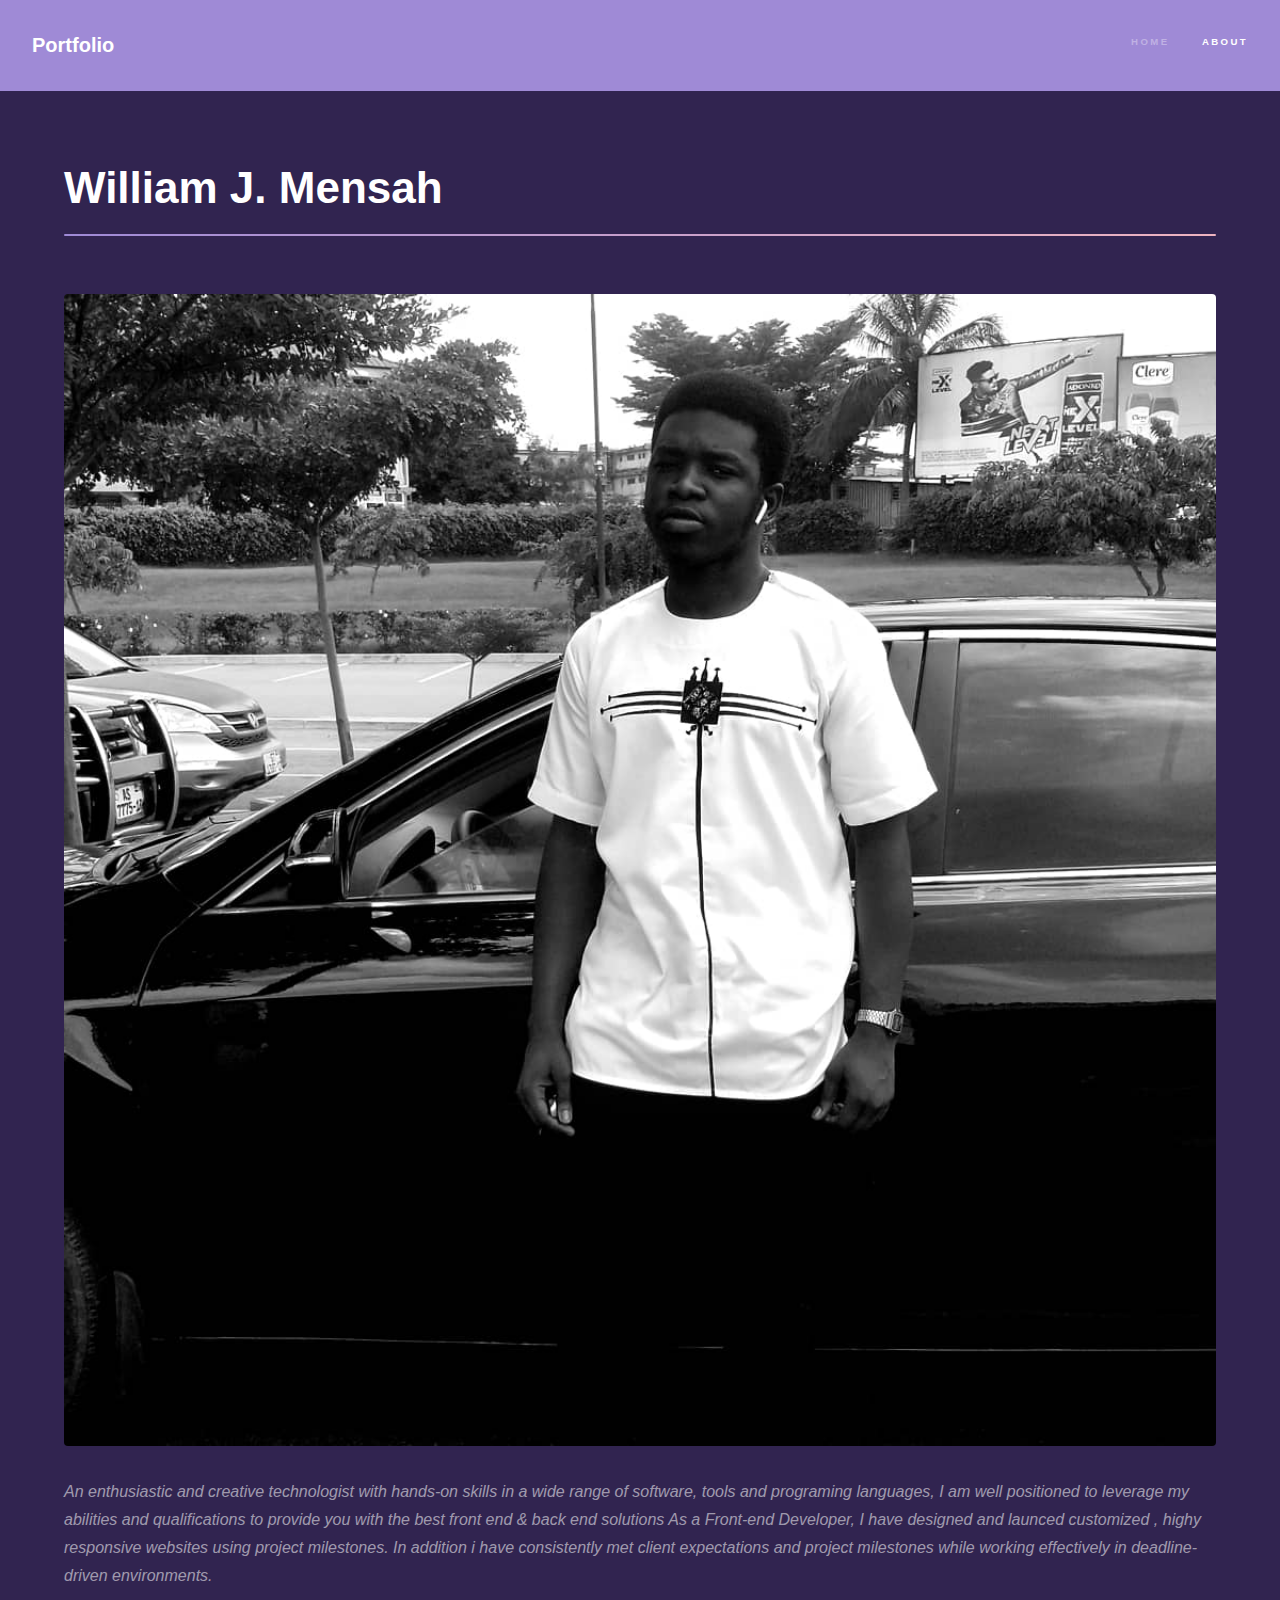
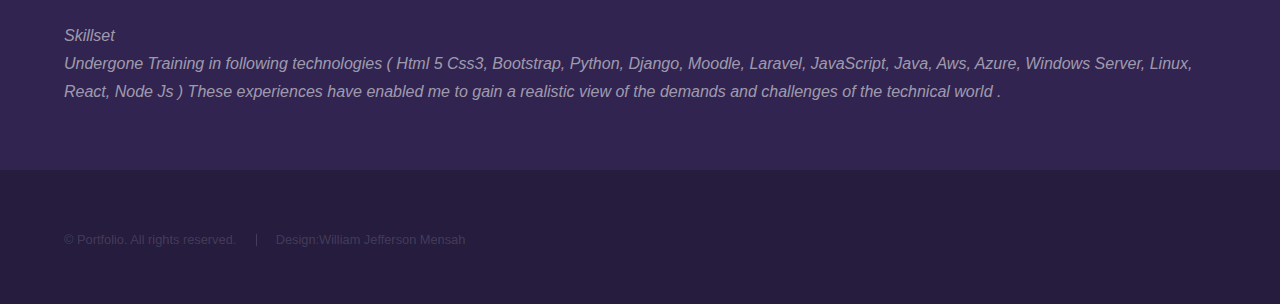
==== commit d5b4235e: "Update generic.html" ====
--- a/generic.html
+++ b/generic.html
@@ -39,7 +39,7 @@
 
 As a Front-end Developer, I have designed and launced customized , highy responsive websites using project milestones. In addition i have consistently met client expectations and project milestones while working effectively in deadline-driven environments.
 </p>
-							<p>                                  SKILLSET & TRAINING
+							<p>                                  Skillset
 								<br>
 								Undergone Training in following  technologies ( Html 5 Css3, Bootstrap, Python, Django, Moodle, Laravel,
 																					JavaScript, Java, Aws, Azure, Windows Server, Linux, React, Node Js )
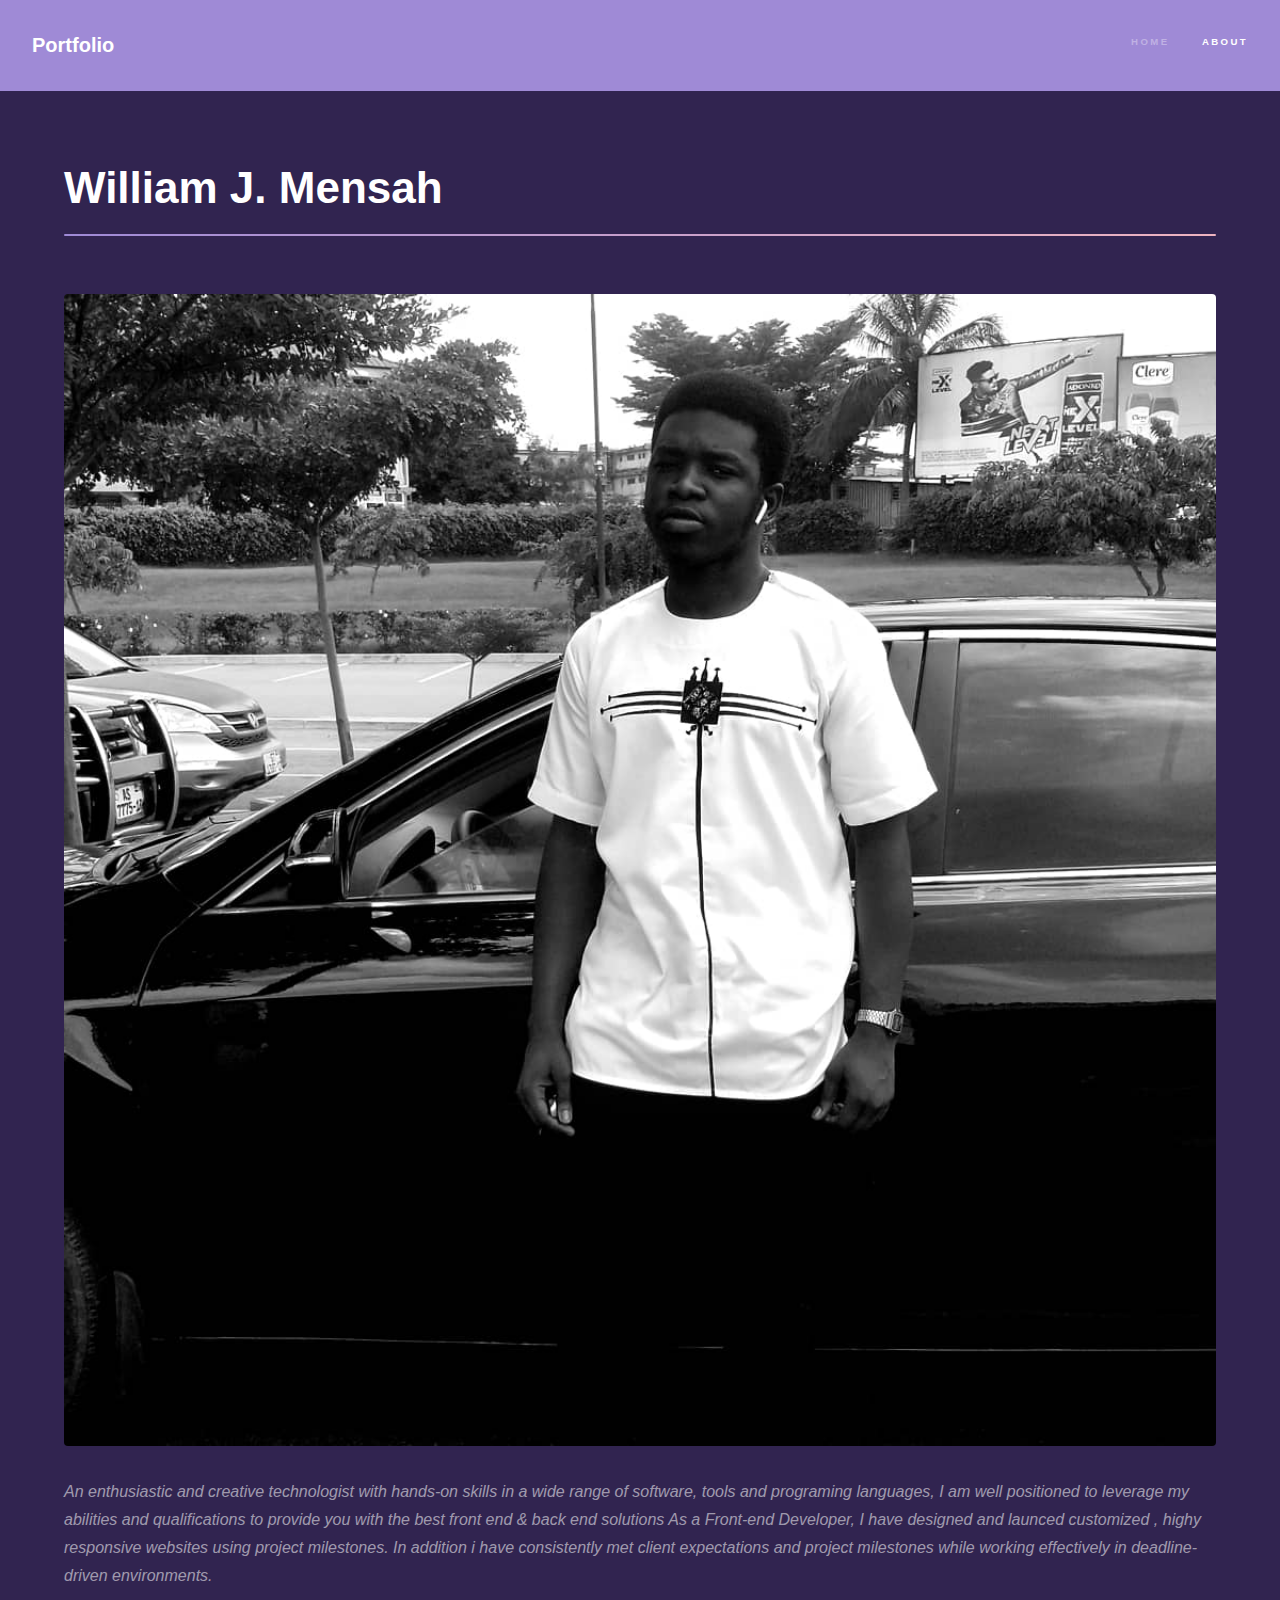
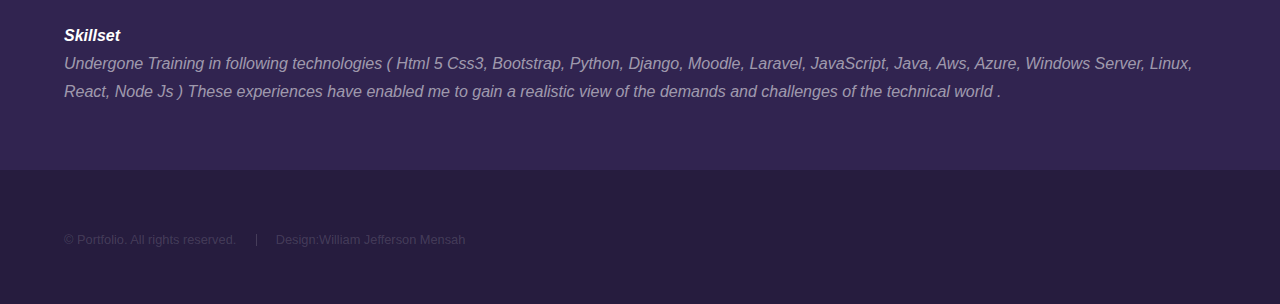
==== commit 1c8ebd8c: "Update generic.html" ====
--- a/generic.html
+++ b/generic.html
@@ -39,7 +39,7 @@
 
 As a Front-end Developer, I have designed and launced customized , highy responsive websites using project milestones. In addition i have consistently met client expectations and project milestones while working effectively in deadline-driven environments.
 </p>
-							<p>                                  Skillset
+								<p>                                  <b>Skillset</b>
 								<br>
 								Undergone Training in following  technologies ( Html 5 Css3, Bootstrap, Python, Django, Moodle, Laravel,
 																					JavaScript, Java, Aws, Azure, Windows Server, Linux, React, Node Js )
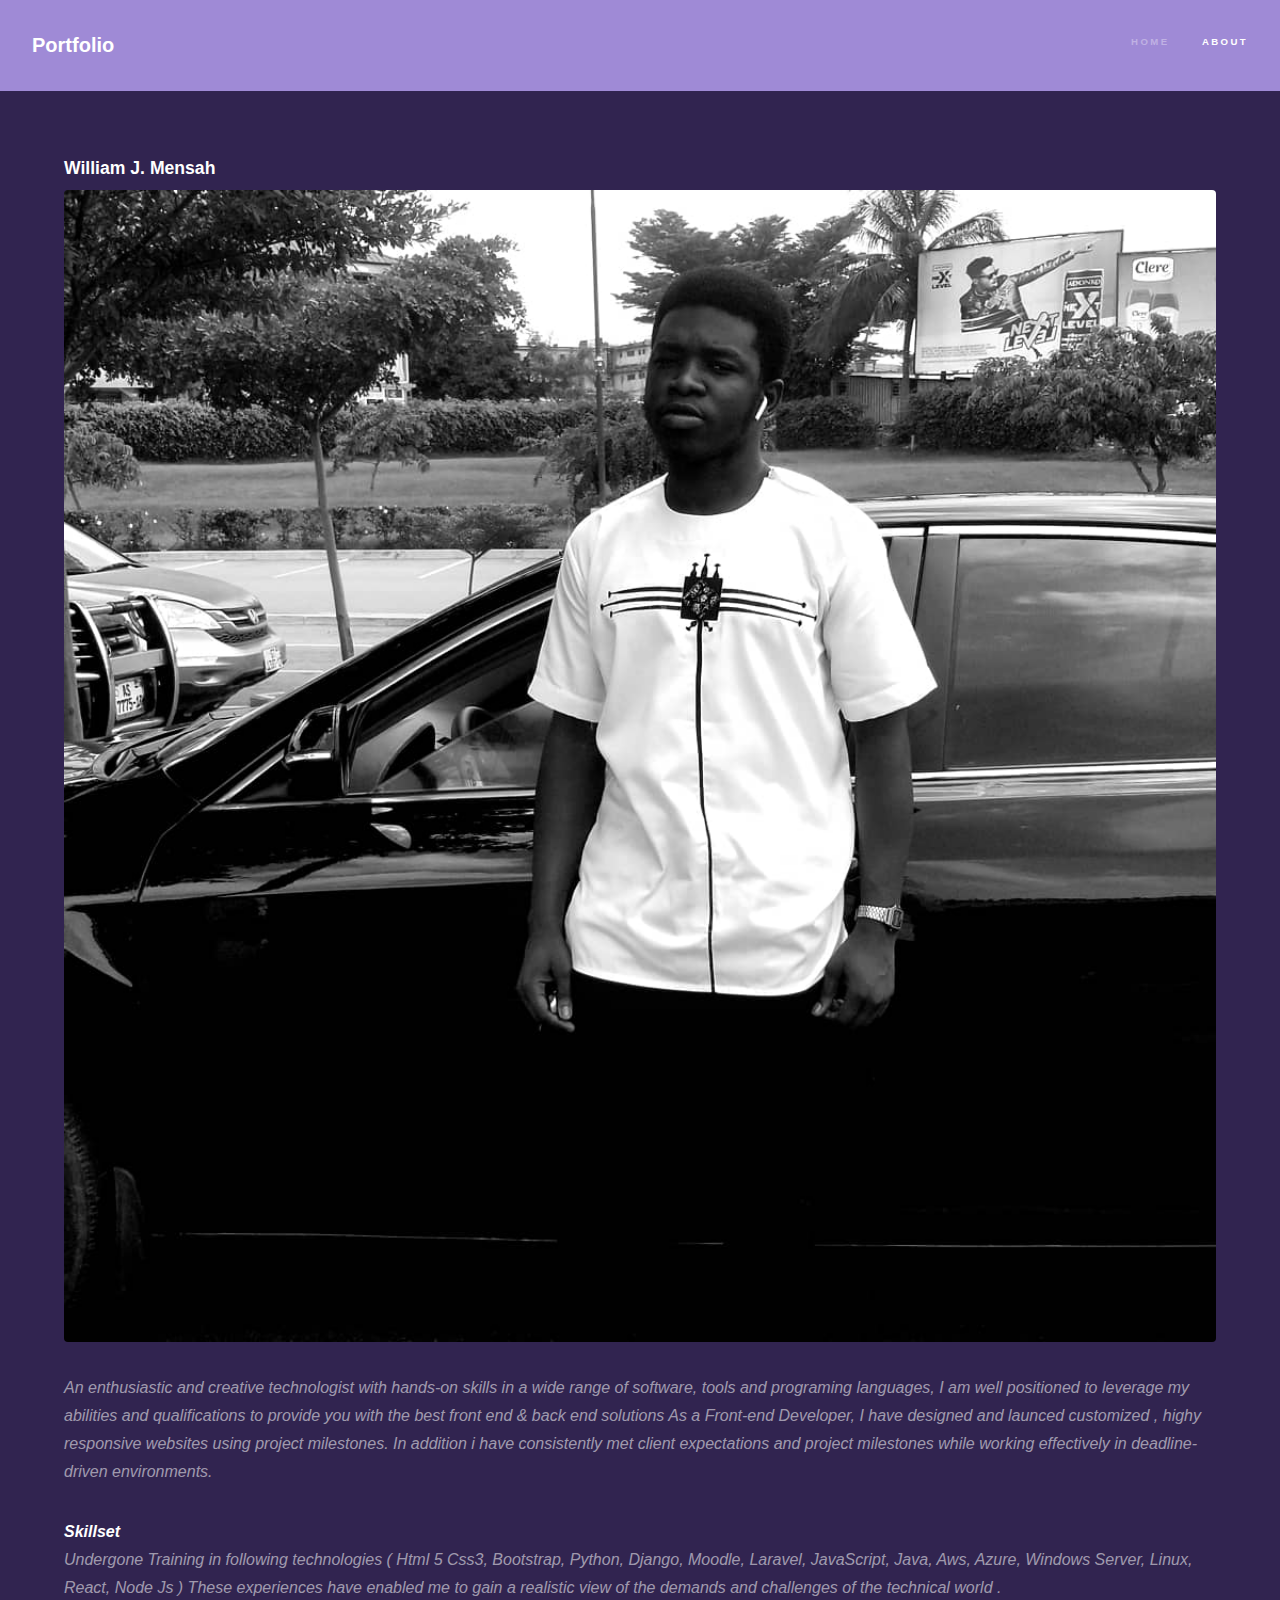
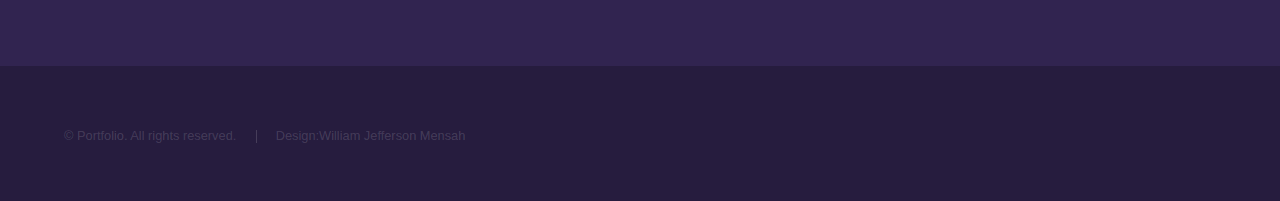
==== commit e14b830a: "Update generic.html" ====
--- a/generic.html
+++ b/generic.html
@@ -33,7 +33,7 @@
 				<!-- Main -->
 					<section id="main" class="wrapper">
 						<div class="inner">
-							<h1 class="major"> William J. Mensah </h1>
+							<h3 class="major"> William J. Mensah </h3>
 							<span class="image fit"><img src="images/Picture01.jpeg" alt="" /></span>
 							<i><p>An enthusiastic and creative technologist with hands-on skills in a wide range of software, tools and programing languages, I am well positioned to leverage my abilities and qualifications to provide you with the best front end & back end solutions
 
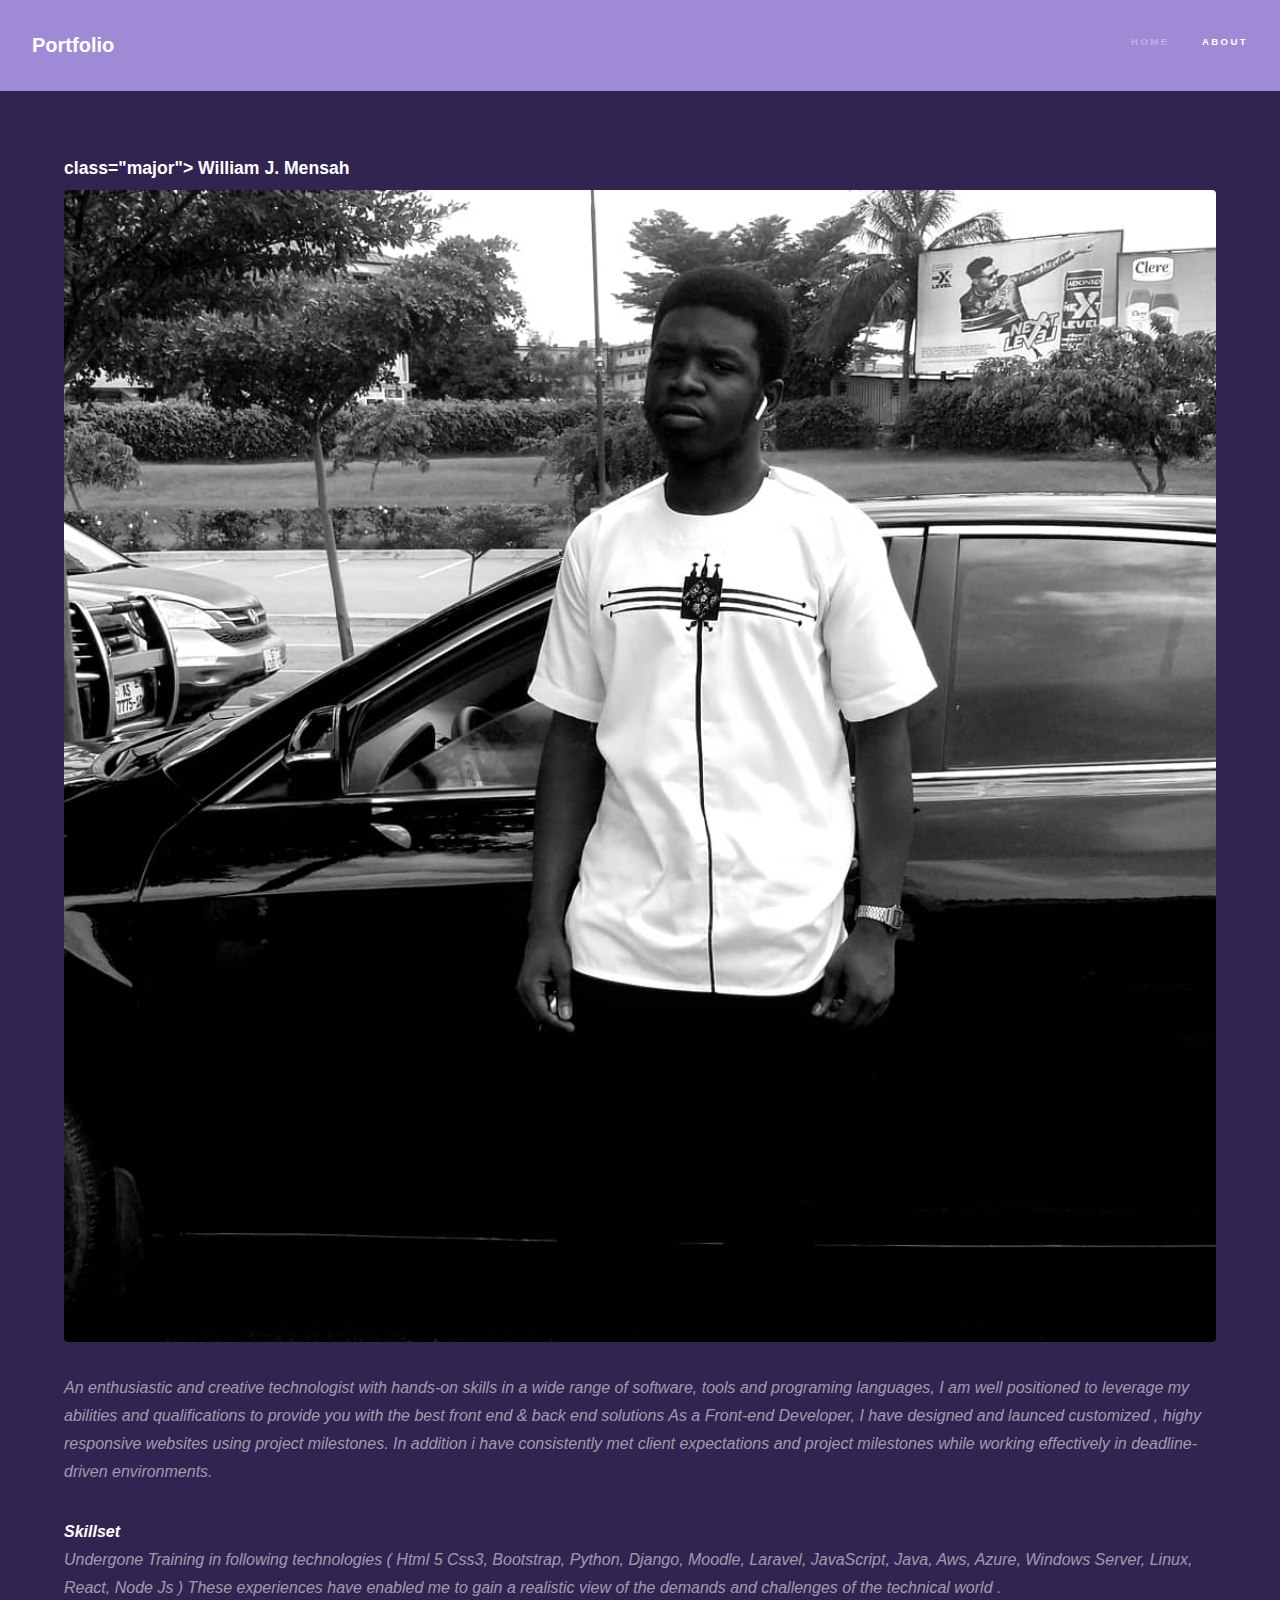
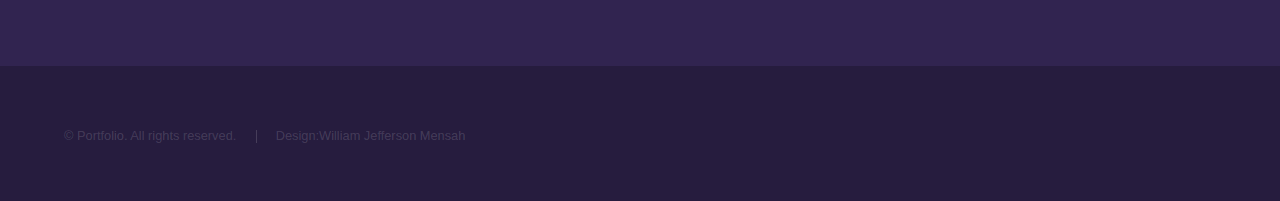
==== commit ae176d6f: "Update generic.html" ====
--- a/generic.html
+++ b/generic.html
@@ -33,7 +33,7 @@
 				<!-- Main -->
 					<section id="main" class="wrapper">
 						<div class="inner">
-							<h3 class="major"> William J. Mensah </h3>
+							<h3> class="major"> William J. Mensah </h3>
 							<span class="image fit"><img src="images/Picture01.jpeg" alt="" /></span>
 							<i><p>An enthusiastic and creative technologist with hands-on skills in a wide range of software, tools and programing languages, I am well positioned to leverage my abilities and qualifications to provide you with the best front end & back end solutions
 
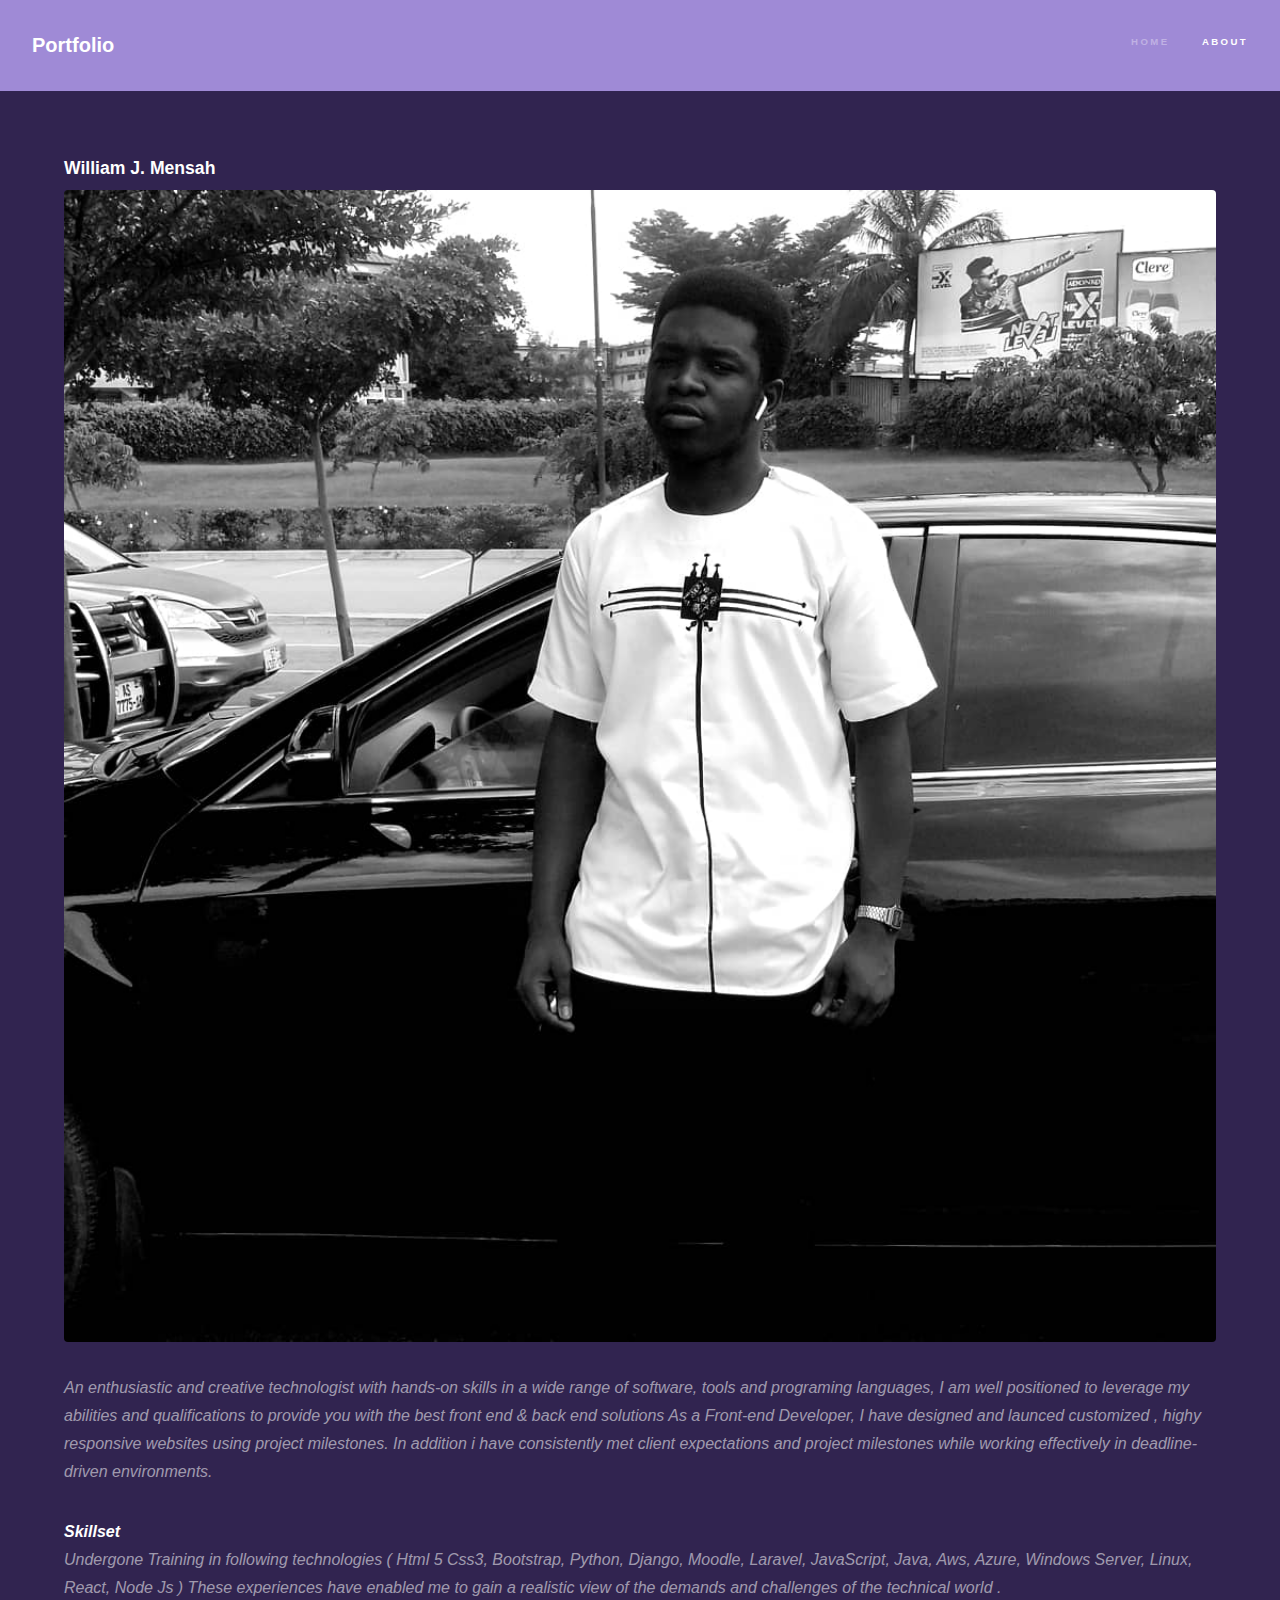
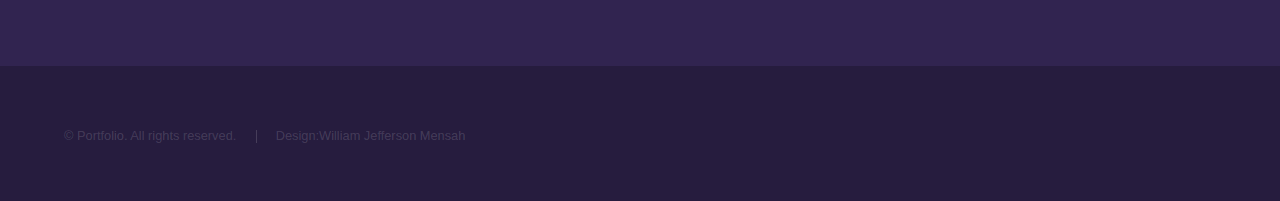
==== commit 24720c59: "Update generic.html" ====
--- a/generic.html
+++ b/generic.html
@@ -33,7 +33,7 @@
 				<!-- Main -->
 					<section id="main" class="wrapper">
 						<div class="inner">
-							<h3> class="major"> William J. Mensah </h3>
+							<div class="major"> <h3> William J. Mensah </h3>
 							<span class="image fit"><img src="images/Picture01.jpeg" alt="" /></span>
 							<i><p>An enthusiastic and creative technologist with hands-on skills in a wide range of software, tools and programing languages, I am well positioned to leverage my abilities and qualifications to provide you with the best front end & back end solutions
 
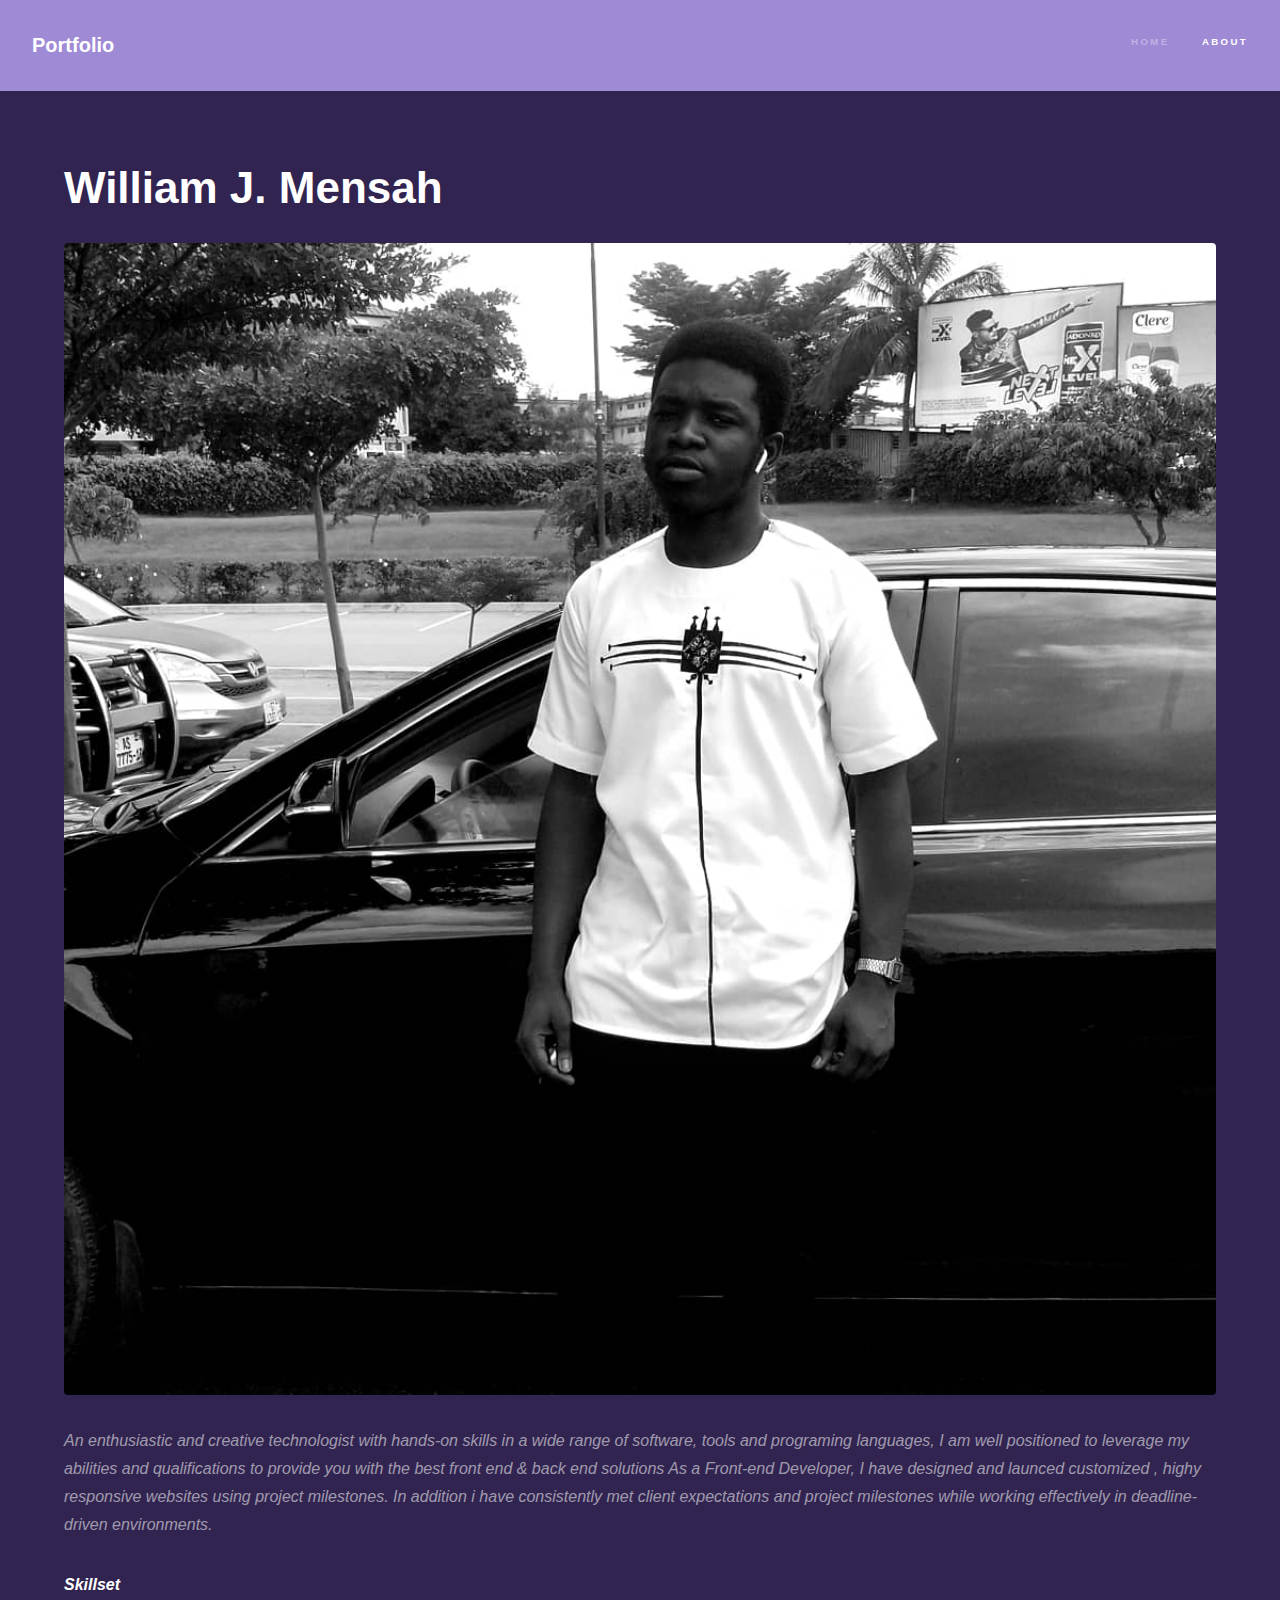
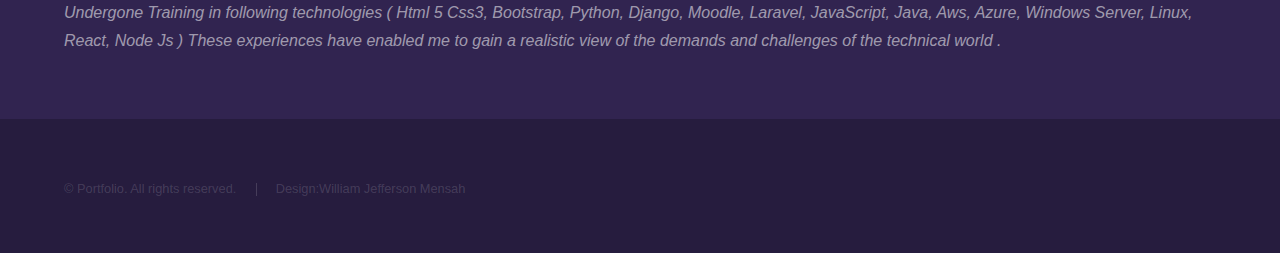
==== commit d927909e: "Update generic.html" ====
--- a/generic.html
+++ b/generic.html
@@ -33,7 +33,7 @@
 				<!-- Main -->
 					<section id="main" class="wrapper">
 						<div class="inner">
-							<div class="major"> <h3> William J. Mensah </h3>
+							<div class="major"> <h1> William J. Mensah </h1>
 							<span class="image fit"><img src="images/Picture01.jpeg" alt="" /></span>
 							<i><p>An enthusiastic and creative technologist with hands-on skills in a wide range of software, tools and programing languages, I am well positioned to leverage my abilities and qualifications to provide you with the best front end & back end solutions
 
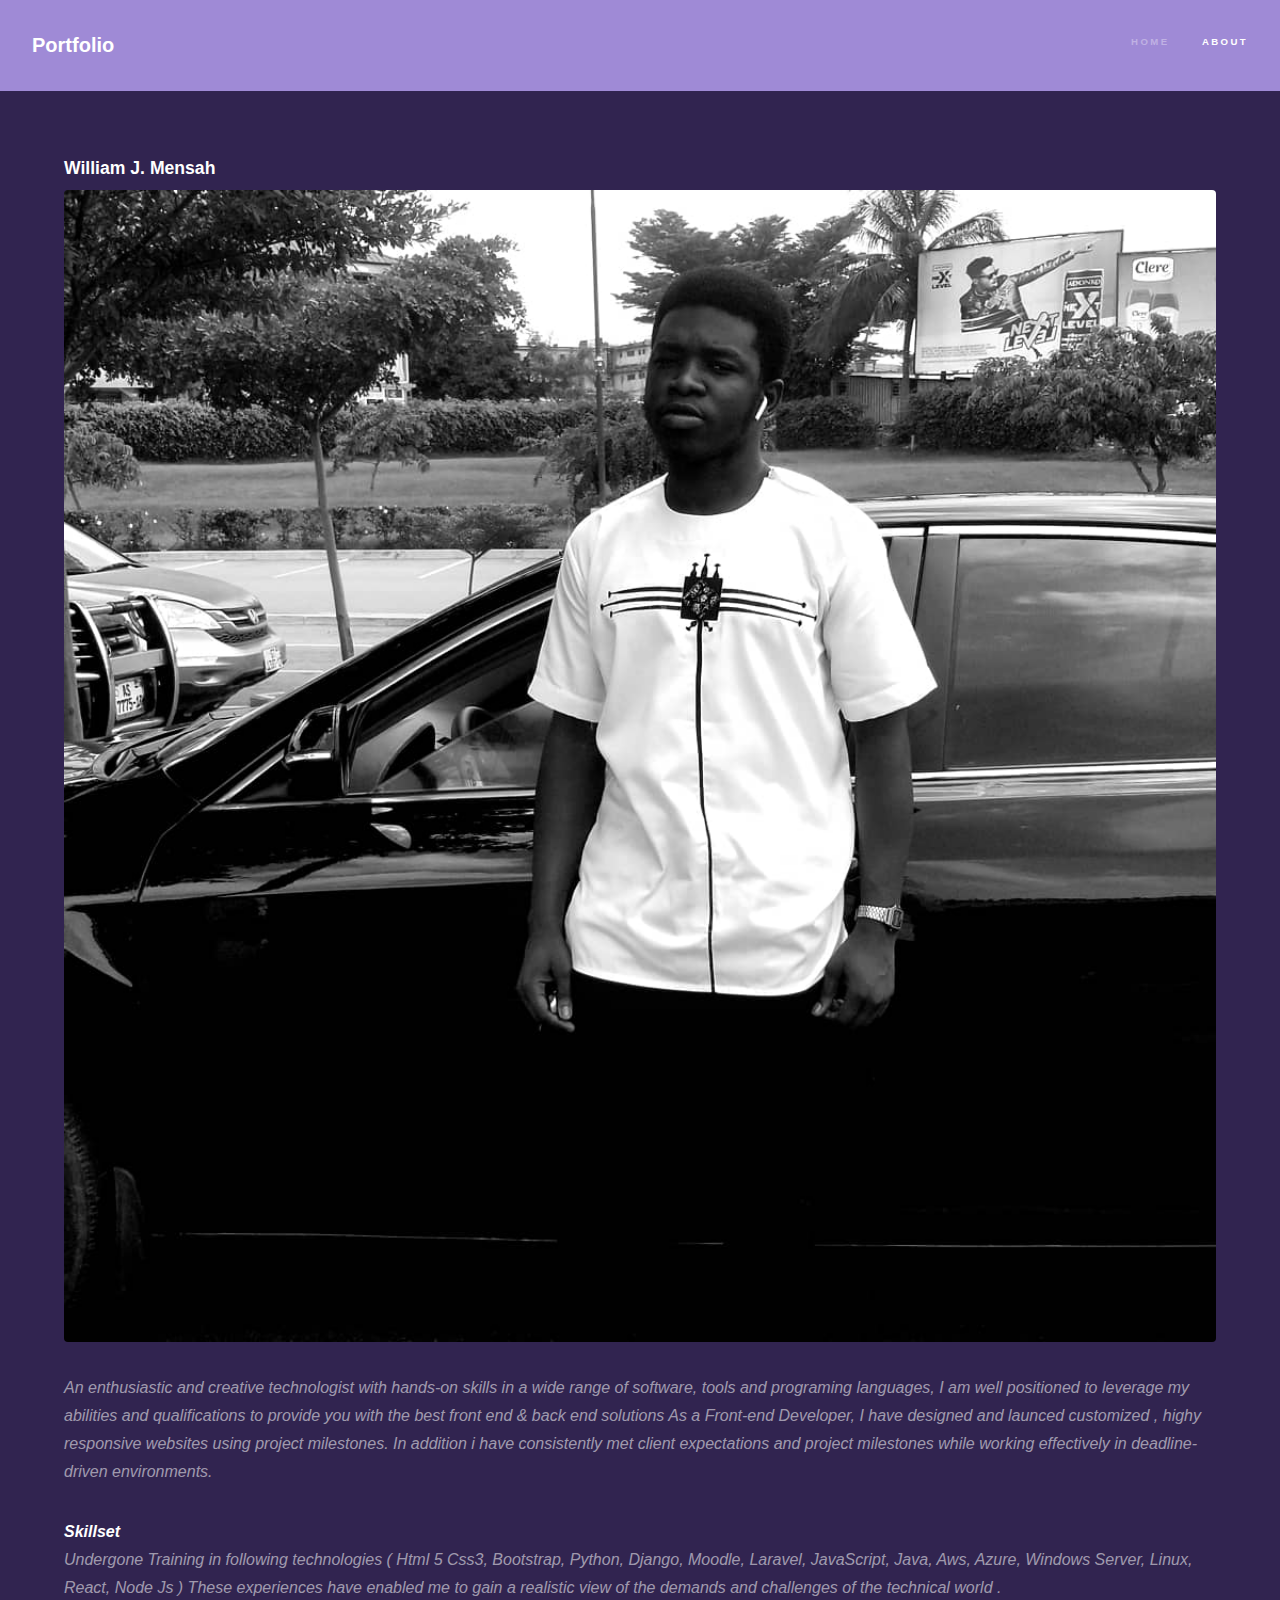
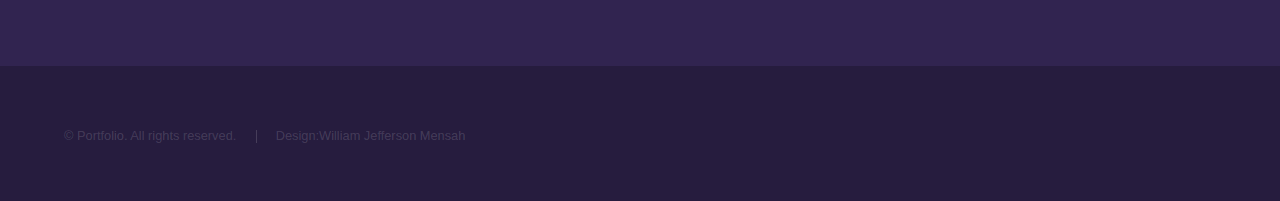
==== commit bf7f86ac: "Update generic.html" ====
--- a/generic.html
+++ b/generic.html
@@ -33,7 +33,7 @@
 				<!-- Main -->
 					<section id="main" class="wrapper">
 						<div class="inner">
-							<div class="major"> <h1> William J. Mensah </h1>
+							<h3 class="major">William J. Mensah</h3>
 							<span class="image fit"><img src="images/Picture01.jpeg" alt="" /></span>
 							<i><p>An enthusiastic and creative technologist with hands-on skills in a wide range of software, tools and programing languages, I am well positioned to leverage my abilities and qualifications to provide you with the best front end & back end solutions
 
